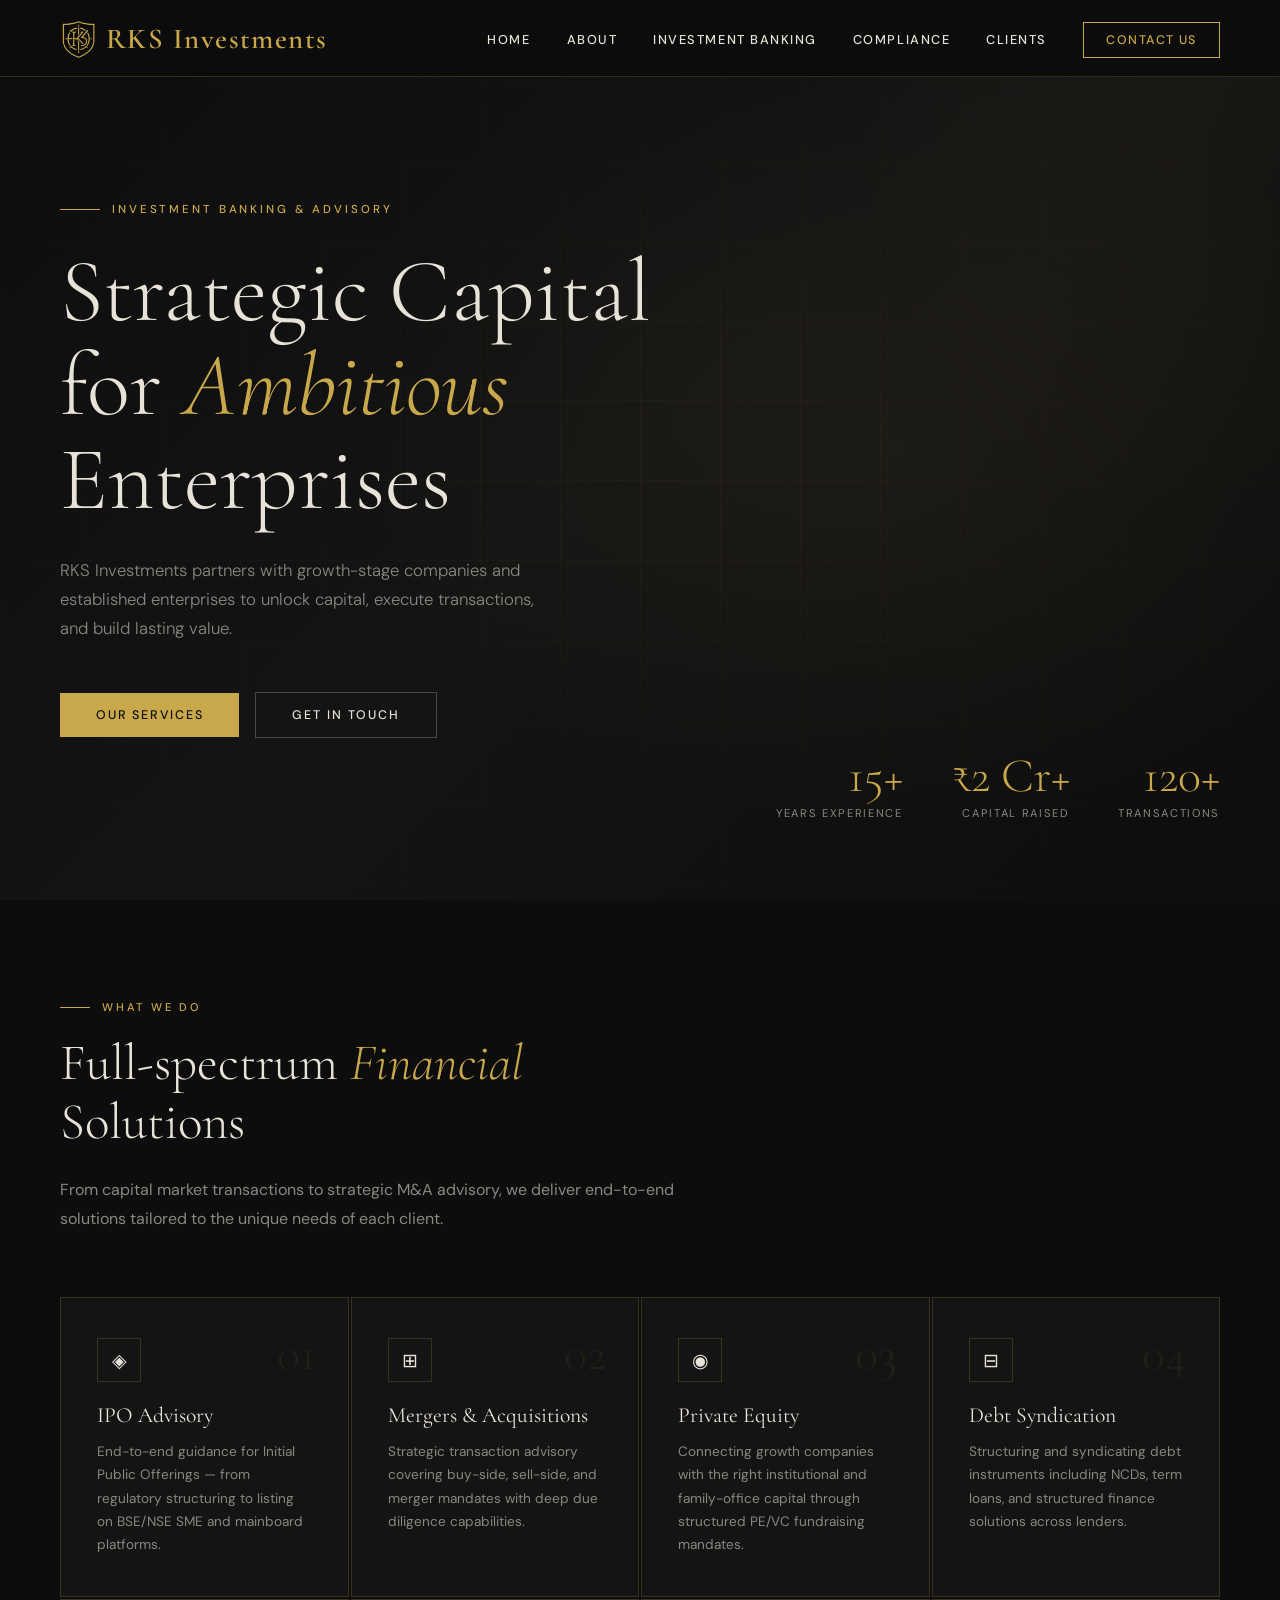
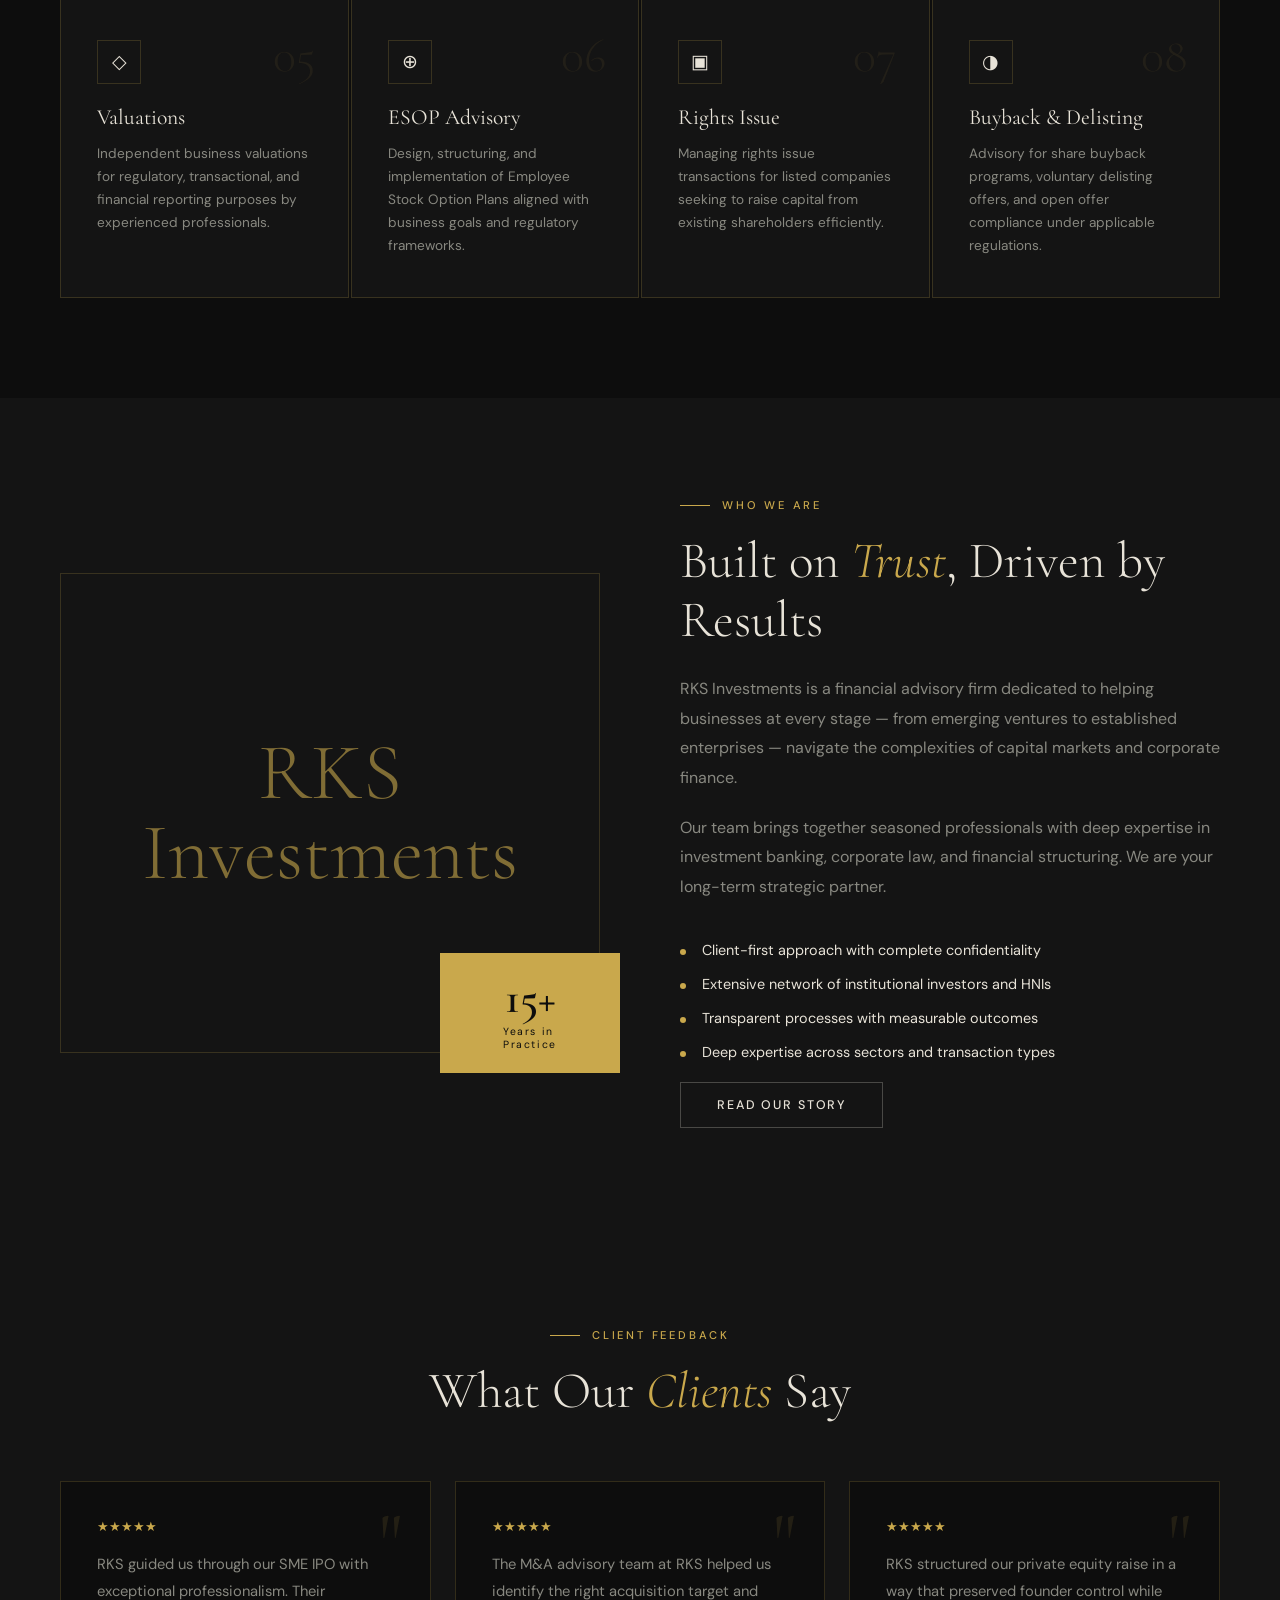
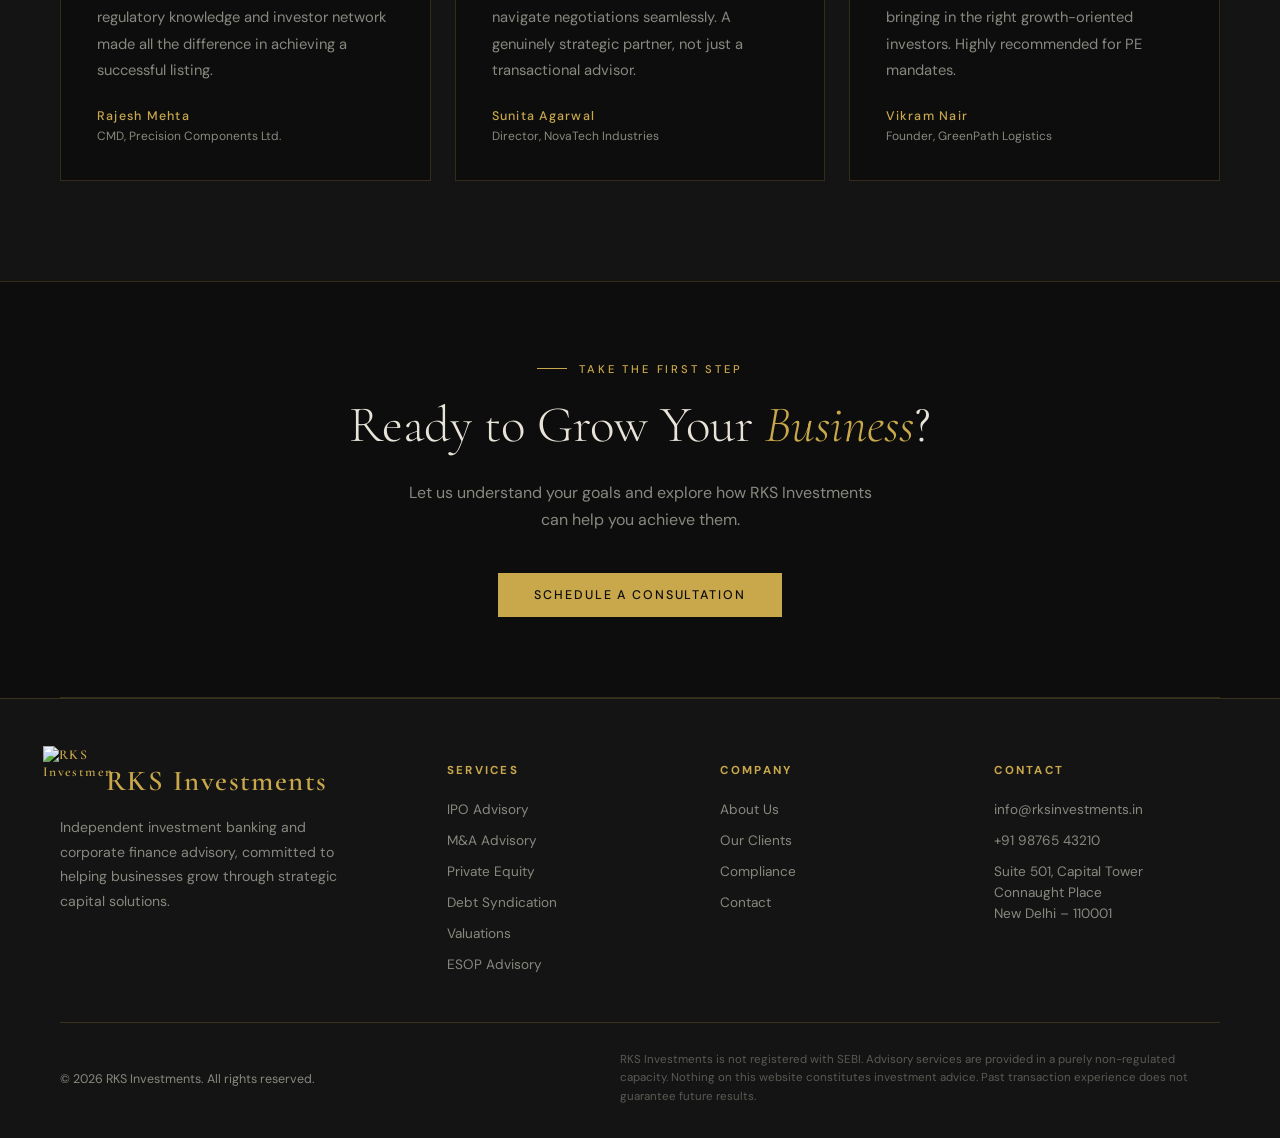
==== index.html @ 0beea36a "Add files via upload" ====
<!DOCTYPE html>
<html lang="en">

<head>
  <meta charset="UTF-8">
  <meta name="viewport" content="width=device-width, initial-scale=1.0">
  <title>RKS Investments — Investment Banking & Advisory</title>
  <link rel="preconnect" href="https://fonts.googleapis.com">
  <link
    href="https://fonts.googleapis.com/css2?family=Cormorant+Garamond:ital,wght@0,300;0,400;0,600;1,300;1,400&family=DM+Sans:wght@300;400;500&display=swap"
    rel="stylesheet">
  <link rel="stylesheet" href="style.css">
</head>

<body>



  <!-- ══════════════════════════════════════
     NAV
══════════════════════════════════════ -->
  <nav id="main-nav">
    <a class="logo" href="#" onclick="showPage('home')">
      <div class="logo-mark">
        <img src="Logo.png" alt="RKS Investments" width="70" height="70">
      </div>
      RKS Investments
    </a>
    <ul class="nav-links" id="nav-links">
      <li><a href="#" onclick="showPage('home')">Home</a></li>
      <li><a href="#" onclick="showPage('about')">About</a></li>
      <li><a href="#" onclick="showPage('ib')">Investment Banking</a></li>
      <li><a href="#" onclick="showPage('compliance')">Compliance</a></li>
      <li><a href="#" onclick="showPage('clients')">Clients</a></li>
      <li><a href="#" class="nav-cta" onclick="showPage('contact')">Contact Us</a></li>
    </ul>
    <div class="hamburger" id="hamburger" onclick="toggleMenu()">
      <span></span><span></span><span></span>
    </div>
  </nav>

  <!-- ══════════════════════════════════════
     HOME PAGE
══════════════════════════════════════ -->
  <div class="page active" id="page-home">

    <div class="hero">
      <div class="hero-bg"></div>
      <div class="hero-grid"></div>
      <div class="hero-content">
        <div class="hero-eyebrow">Investment Banking & Advisory</div>
        <h1>Strategic Capital<br>for <em>Ambitious</em><br>Enterprises</h1>
        <p class="hero-sub">RKS Investments partners with growth-stage companies and established enterprises to unlock
          capital, execute transactions, and build lasting value.</p>
        <div class="hero-actions">
          <a class="btn-primary" href="#" onclick="showPage('ib')">Our Services</a>
          <a class="btn-ghost" href="#" onclick="showPage('contact')">Get in Touch</a>
        </div>
      </div>
      <div class="hero-stats">
        <div class="stat">
          <div class="stat-num">15+</div>
          <div class="stat-label">Years Experience</div>
        </div>
        <div class="stat">
          <div class="stat-num">&#8377;2 Cr+</div>
          <div class="stat-label">Capital Raised</div>
        </div>
        <div class="stat">
          <div class="stat-num">120+</div>
          <div class="stat-label">Transactions</div>
        </div>
      </div>
    </div>

    <section>
      <div class="services-intro">
        <div class="section-tag">What We Do</div>
        <h2 class="section-title">Full-spectrum <em>Financial</em> Solutions</h2>
        <p>From capital market transactions to strategic M&amp;A advisory, we deliver end-to-end solutions tailored to
          the unique needs of each client.</p>
      </div>
      <div class="services-grid">

        <div class="service-card" onclick="location.href='ipo.html'">
          <div class="service-num">01</div>
          <div class="service-icon">&#9672;</div>
          <h3>IPO Advisory</h3>
          <p>End-to-end guidance for Initial Public Offerings — from regulatory structuring to listing on BSE/NSE SME
            and mainboard platforms.</p>
        </div>

        <div class="service-card" onclick="location.href='M&A.html'">
          <div class="service-num">02</div>
          <div class="service-icon">&#8862;</div>
          <h3>Mergers &amp; Acquisitions</h3>
          <p>Strategic transaction advisory covering buy-side, sell-side, and merger mandates with deep due diligence
            capabilities.</p>
        </div>
        <div class="service-card">
          <div class="service-num">03</div>
          <div class="service-icon">&#9673;</div>
          <h3>Private Equity</h3>
          <p>Connecting growth companies with the right institutional and family-office capital through structured PE/VC
            fundraising mandates.</p>
        </div>
        <div class="service-card">
          <div class="service-num">04</div>
          <div class="service-icon">&#8863;</div>
          <h3>Debt Syndication</h3>
          <p>Structuring and syndicating debt instruments including NCDs, term loans, and structured finance solutions
            across lenders.</p>
        </div>
        <div class="service-card">
          <div class="service-num">05</div>
          <div class="service-icon">&#9671;</div>
          <h3>Valuations</h3>
          <p>Independent business valuations for regulatory, transactional, and financial reporting purposes by
            experienced professionals.</p>
        </div>
        <div class="service-card">
          <div class="service-num">06</div>
          <div class="service-icon">&#8853;</div>
          <h3>ESOP Advisory</h3>
          <p>Design, structuring, and implementation of Employee Stock Option Plans aligned with business goals and
            regulatory frameworks.</p>
        </div>
        <div class="service-card">
          <div class="service-num">07</div>
          <div class="service-icon">&#9635;</div>
          <h3>Rights Issue</h3>
          <p>Managing rights issue transactions for listed companies seeking to raise capital from existing shareholders
            efficiently.</p>
        </div>
        <div class="service-card">
          <div class="service-num">08</div>
          <div class="service-icon">&#9681;</div>
          <h3>Buyback &amp; Delisting</h3>
          <p>Advisory for share buyback programs, voluntary delisting offers, and open offer compliance under applicable
            regulations.</p>
        </div>
      </div>
    </section>

    <section class="bg-dark2">
      <div class="about-grid">
        <div class="about-visual">
          <div class="about-box about-box-main">
            <div class="big-text">RKS<br>Investments</div>
          </div>
          <div class="about-box about-box-accent">
            <div class="num">15+</div>
            <div class="label">Years in<br>Practice</div>
          </div>
        </div>
        <div class="about-content">
          <div class="section-tag">Who We Are</div>
          <h2 class="section-title">Built on <em>Trust</em>, Driven by Results</h2>
          <p>RKS Investments is a financial advisory firm dedicated to helping businesses at every stage — from emerging
            ventures to established enterprises — navigate the complexities of capital markets and corporate finance.
          </p>
          <p>Our team brings together seasoned professionals with deep expertise in investment banking, corporate law,
            and financial structuring. We are your long-term strategic partner.</p>
          <div class="about-values">
            <div class="value-item">
              <div class="value-dot"></div><span>Client-first approach with complete confidentiality</span>
            </div>
            <div class="value-item">
              <div class="value-dot"></div><span>Extensive network of institutional investors and HNIs</span>
            </div>
            <div class="value-item">
              <div class="value-dot"></div><span>Transparent processes with measurable outcomes</span>
            </div>
            <div class="value-item">
              <div class="value-dot"></div><span>Deep expertise across sectors and transaction types</span>
            </div>
          </div>
          <br>
          <a class="btn-ghost" href="#" onclick="showPage('about')">Read Our Story</a>
        </div>
      </div>
    </section>

    <section class="testimonials-bg">
      <div class="section-center">
        <div class="section-tag section-tag--center">Client Feedback</div>
        <h2 class="section-title">What Our <em>Clients</em> Say</h2>
      </div>
      <div class="testimonials-grid">
        <div class="tcard">
          <div class="stars">&#9733;&#9733;&#9733;&#9733;&#9733;</div>
          <p>RKS guided us through our SME IPO with exceptional professionalism. Their regulatory knowledge and investor
            network made all the difference in achieving a successful listing.</p>
          <div class="tcard-author">Rajesh Mehta</div>
          <div class="tcard-role">CMD, Precision Components Ltd.</div>
        </div>
        <div class="tcard">
          <div class="stars">&#9733;&#9733;&#9733;&#9733;&#9733;</div>
          <p>The M&amp;A advisory team at RKS helped us identify the right acquisition target and navigate negotiations
            seamlessly. A genuinely strategic partner, not just a transactional advisor.</p>
          <div class="tcard-author">Sunita Agarwal</div>
          <div class="tcard-role">Director, NovaTech Industries</div>
        </div>
        <div class="tcard">
          <div class="stars">&#9733;&#9733;&#9733;&#9733;&#9733;</div>
          <p>RKS structured our private equity raise in a way that preserved founder control while bringing in the right
            growth-oriented investors. Highly recommended for PE mandates.</p>
          <div class="tcard-author">Vikram Nair</div>
          <div class="tcard-role">Founder, GreenPath Logistics</div>
        </div>
      </div>
    </section>

    <section class="cta-strip">
      <div class="section-tag section-tag--center">Take the First Step</div>
      <h2 class="section-title section-title--center">Ready to Grow Your <em>Business</em>?</h2>
      <p class="cta-strip__sub">Let us understand your goals and explore how RKS Investments can help you achieve them.
      </p>
      <a class="btn-primary" href="#" onclick="showPage('contact')">Schedule a Consultation</a>
    </section>

    <div class="divider"></div>
  </div>

  <!-- ══════════════════════════════════════
     ABOUT PAGE
══════════════════════════════════════ -->
  <div class="page" id="page-about">

    <div class="ib-hero">
      <div class="section-tag">Our Story</div>
      <h1>Committed to <em>Excellence</em><br>in Financial Advisory</h1>
      <p>RKS Investments was founded with a singular purpose: to be the most trusted financial advisory partner for
        businesses across India.</p>
    </div>

    <section>
      <div class="about-grid">
        <div class="about-content">
          <div class="section-tag">Our Philosophy</div>
          <h2 class="section-title">Beyond Transactions —<br><em>Partnerships</em></h2>
          <p>We believe that genuine advisory is about more than executing deals. It's about understanding the vision
            behind a business, the aspirations of its founders, and crafting capital strategies that align with
            long-term goals.</p>
          <p>RKS Investments was established to fill a critical gap: experienced, relationship-driven investment banking
            for mid-market and emerging companies that deserve the same quality of advice as larger corporates.</p>
          <p>Over the years, we have completed transactions across IPOs, M&amp;A, private equity, debt syndication, and
            valuations — earning the trust of clients through consistent results and transparent engagement.</p>
        </div>
        <div class="stat-column">
          <div class="stat-block">
            <div class="stat-block__num">&#8377;2,000Cr+</div>
            <div class="stat-block__label">Capital Raised Across Mandates</div>
          </div>
          <div class="stat-block">
            <div class="stat-block__num">120+</div>
            <div class="stat-block__label">Transactions Completed</div>
          </div>
          <div class="stat-block">
            <div class="stat-block__num">15+</div>
            <div class="stat-block__label">Years of Advisory Experience</div>
          </div>
        </div>
      </div>
    </section>

    <div class="mission-band">
      <h2>Our Mission</h2>
      <p>Our mission is to provide clients with long-term strategic advice that helps them achieve their business goals.
        We look beyond profit metrics to understand the true potential of a business — partnering with young companies
        finding their stride and established ones seeking quantum growth. Our clients benefit from our deep industry
        expertise, extensive transaction experience, and an investor network built over many years.</p>
    </div>

    <section>
      <div class="section-tag">Leadership</div>
      <h2 class="section-title">The <em>Team</em> Behind RKS</h2>
      <div class="team-grid">
        <div class="team-card">
          <div class="team-avatar">RS</div>
          <div class="team-info">
            <h3>Rajan Kumar Sharma</h3>
            <div class="role">Founder &amp; Managing Director</div>
            <p>Over 20 years of investment banking experience with a focus on capital markets, M&amp;A advisory, and
              private equity fundraising across diverse sectors.</p>
          </div>
        </div>
        <div class="team-card">
          <div class="team-avatar">PP</div>
          <div class="team-info">
            <h3>Priya Pillai</h3>
            <div class="role">Director – Capital Markets</div>
            <p>Specialist in IPO management, rights issues, and regulatory compliance with deep relationships across
              merchant banking and broking ecosystems.</p>
          </div>
        </div>
        <div class="team-card">
          <div class="team-avatar">AJ</div>
          <div class="team-info">
            <h3>Anand Joshi</h3>
            <div class="role">Head – Corporate Finance</div>
            <p>Former senior banker with expertise in debt syndication, structured finance, and corporate restructuring
              across manufacturing and services sectors.</p>
          </div>
        </div>
        <div class="team-card">
          <div class="team-avatar">NK</div>
          <div class="team-info">
            <h3>Neha Kapoor</h3>
            <div class="role">Vice President – M&amp;A &amp; PE</div>
            <p>Brings cross-border M&amp;A and private equity deal structuring experience, with a strong track record in
              technology and consumer sectors.</p>
          </div>
        </div>
      </div>
    </section>

  </div>

  <!-- ══════════════════════════════════════
     INVESTMENT BANKING PAGE
══════════════════════════════════════ -->
  <div class="page" id="page-ib">

    <div class="ib-hero">
      <div class="section-tag">Investment Banking</div>
      <h1>Capital Markets &amp;<br><em>Corporate Finance</em><br>Advisory</h1>
      <p>We offer a comprehensive suite of investment banking services designed to help businesses raise capital,
        execute transactions, and create sustainable value.</p>
    </div>

    <div class="services-detail">
      <div class="service-detail-grid">
        <div class="svc-item">
          <h3>Capital Markets</h3>
          <p>We manage the entire lifecycle of public market transactions — from regulatory filings to successful
            listings on BSE and NSE platforms.</p>
          <ul class="svc-list">
            <li>Initial Public Offerings (IPO)</li>
            <li>SME IPO on BSE SME &amp; NSE Emerge</li>
            <li>Rights Issues</li>
            <li>Public Offers</li>
            <li>Buyback &amp; Delisting</li>
            <li>Preferential Allotments</li>
          </ul>
        </div>
        <div class="svc-item">
          <h3>Mergers &amp; Acquisitions</h3>
          <p>Strategic advisory for buy-side and sell-side M&amp;A transactions, including business valuation, deal
            structuring, and negotiation support.</p>
          <ul class="svc-list">
            <li>Buy-side advisory &amp; target identification</li>
            <li>Sell-side mandate management</li>
            <li>Business valuations for M&amp;A</li>
            <li>Open offer management</li>
            <li>NCLT scheme advisory</li>
          </ul>
        </div>
        <div class="svc-item">
          <h3>Private Equity &amp; Venture Capital</h3>
          <p>We connect growth-stage and mature businesses with institutional investors, family offices, and strategic
            investors through structured PE/VC mandates.</p>
          <ul class="svc-list">
            <li>Growth equity fundraising</li>
            <li>Structured investment teaser &amp; CIM preparation</li>
            <li>Investor roadshow management</li>
            <li>Term sheet negotiation</li>
            <li>AIF fund advisory</li>
          </ul>
        </div>
        <div class="svc-item">
          <h3>Debt Advisory &amp; Syndication</h3>
          <p>Structuring and sourcing optimal debt solutions from banks, NBFCs, and capital market participants to fund
            business growth.</p>
          <ul class="svc-list">
            <li>Term loan syndication</li>
            <li>NCD/bond issuance advisory</li>
            <li>Working capital solutions</li>
            <li>External Commercial Borrowings (ECB)</li>
            <li>FCCB advisory</li>
          </ul>
        </div>
        <div class="svc-item">
          <h3>Valuations</h3>
          <p>Independent, defensible valuations prepared for transactional, regulatory, and financial reporting
            purposes.</p>
          <ul class="svc-list">
            <li>Business enterprise valuation</li>
            <li>ESOP &amp; sweat equity valuation</li>
            <li>Fair value for M&amp;A transactions</li>
            <li>Valuation for FEMA/NCLT purposes</li>
            <li>Intangible asset valuation</li>
          </ul>
        </div>
        <div class="svc-item">
          <h3>ESOP Advisory</h3>
          <p>Comprehensive ESOP design and implementation services to help companies attract, retain, and reward key
            talent through equity participation.</p>
          <ul class="svc-list">
            <li>ESOP scheme design &amp; drafting</li>
            <li>Regulatory compliance (Companies Act)</li>
            <li>ESOP trust setup</li>
            <li>Exercise price determination</li>
            <li>Annual ESOP valuation reports</li>
          </ul>
        </div>
      </div>
    </div>

  </div>

  <!-- ══════════════════════════════════════
     COMPLIANCE PAGE
══════════════════════════════════════ -->
  <div class="page" id="page-compliance">

    <div class="ib-hero">
      <div class="section-tag">Compliance</div>
      <h1>Regulatory <em>Transparency</em><br>&amp; Governance</h1>
      <p>RKS Investments maintains the highest standards of regulatory compliance and governance across all our advisory
        activities.</p>
    </div>

    <section>
      <div class="section-tag">Documents &amp; Disclosures</div>
      <h2 class="section-title">Compliance <em>Resources</em></h2>

      <div class="disclaimer-box">
        <h4>&#9888; Important Disclosure</h4>
        <p>RKS Investments is <strong>not registered with SEBI</strong> as a Merchant Banker, Investment Adviser, or any
          other regulated category under the Securities and Exchange Board of India Act, 1992 or any rules/regulations
          thereunder. Our services are purely advisory in nature and do not constitute regulated investment banking or
          broking activities requiring SEBI registration. Clients are advised to exercise their own due diligence.</p>
      </div>

      <div class="compliance-grid">
        <div class="compliance-card">
          <div class="badge">Document</div>
          <h3>Investor Complaints Policy</h3>
          <p>Our grievance redressal policy outlines the mechanism for raising, tracking, and resolving investor
            complaints in a time-bound manner.</p>
        </div>
        <div class="compliance-card">
          <div class="badge">Policy</div>
          <h3>Cyber Security Policy</h3>
          <p>Our cyber security framework governs data protection, access controls, and incident response procedures for
            client data confidentiality.</p>
        </div>
        <div class="compliance-card">
          <div class="badge">Document</div>
          <h3>Conflict of Interest Policy</h3>
          <p>We maintain a written policy to identify, disclose, and manage any conflicts of interest that may arise in
            our advisory engagements.</p>
        </div>
        <div class="compliance-card">
          <div class="badge">Document</div>
          <h3>KYC &amp; AML Policy</h3>
          <p>Our Know Your Customer and Anti-Money Laundering policy ensures robust client onboarding and ongoing
            monitoring standards.</p>
        </div>
        <div class="compliance-card">
          <div class="badge">Document</div>
          <h3>Client Agreement Terms</h3>
          <p>Standard engagement letter and advisory service agreement templates governing the scope, fees, and
            obligations of our engagements.</p>
        </div>
        <div class="compliance-card">
          <div class="badge">Policy</div>
          <h3>Data Privacy Policy</h3>
          <p>Our data privacy policy governs collection, processing, storage, and sharing of personal and sensitive
            financial data of clients.</p>
        </div>
      </div>

      <div class="charter-box">
        <h3 class="charter-box__title">Investor Charter</h3>
        <p class="charter-box__intro">The following investor charter documents provide details on rights, obligations,
          and processes related to specific transaction types in which RKS Investments provides advisory services:</p>
        <div class="charter-tags">
          <span class="charter-tag">Initial Public Offer</span>
          <span class="charter-tag">Preferential Issue</span>
          <span class="charter-tag">Rights Issue</span>
          <span class="charter-tag">Buy Back</span>
          <span class="charter-tag">Delisting of Equity Shares</span>
          <span class="charter-tag">Qualified Institutional Placement</span>
          <span class="charter-tag">Alternative Investment Fund</span>
          <span class="charter-tag">Debt Market</span>
        </div>
      </div>
    </section>

  </div>

  <!-- ══════════════════════════════════════
     CLIENTS PAGE
══════════════════════════════════════ -->
  <div class="page" id="page-clients">

    <div class="ib-hero">
      <div class="section-tag">Our Clients</div>
      <h1>Trusted by <em>Businesses</em><br>Across India</h1>
      <p>A diverse portfolio of transactions across industries — from manufacturing to technology, healthcare to
        consumer goods.</p>
    </div>

    <section>
      <div class="clients-intro">
        <div class="section-tag">Transaction Portfolio</div>
        <h2 class="section-title">Select <em>Transactions</em></h2>
        <p>We have partnered with companies across sectors in delivering successful capital market, M&amp;A, and
          fundraising transactions.</p>
      </div>
      <div class="sector-tabs">
        <button class="tab-btn active" onclick="filterClients('all', this)">All Sectors</button>
        <button class="tab-btn" onclick="filterClients('ipo', this)">IPO</button>
        <button class="tab-btn" onclick="filterClients('ma', this)">M&amp;A</button>
        <button class="tab-btn" onclick="filterClients('pe', this)">Private Equity</button>
        <button class="tab-btn" onclick="filterClients('valuation', this)">Valuation</button>
      </div>
      <div class="clients-mosaic" id="clients-mosaic"></div>
    </section>

  </div>

  <!-- ══════════════════════════════════════
     CONTACT PAGE
══════════════════════════════════════ -->
  <div class="page" id="page-contact">

    <div class="ib-hero">
      <div class="section-tag">Contact Us</div>
      <h1>Let's Start a <em>Conversation</em></h1>
      <p>Whether you have a specific mandate in mind or simply want to explore options, our team is ready to engage.</p>
    </div>

    <section>
      <div class="contact-grid">
        <div class="contact-info">
          <div class="section-tag">Get in Touch</div>
          <h2 class="section-title">We'd Love to <em>Hear</em> From You</h2>
          <p>Reach us through any of the channels below, or fill out the form and a member of our team will respond
            within one business day.</p>
          <div class="contact-details">
            <div class="contact-item">
              <div class="contact-icon">&#9993;</div>
              <div>
                <div class="contact-item-label">Email</div>
                <div class="contact-item-text">info@rksinvestments.in<br>advisory@rksinvestments.in</div>
              </div>
            </div>
            <div class="contact-item">
              <div class="contact-icon">&#9742;</div>
              <div>
                <div class="contact-item-label">Phone</div>
                <div class="contact-item-text">+91 98765 43210<br>+91 11 4567 8900</div>
              </div>
            </div>
            <div class="contact-item">
              <div class="contact-icon">&#9678;</div>
              <div>
                <div class="contact-item-label">Office</div>
                <div class="contact-item-text">Suite 501, Capital Tower,<br>Connaught Place, New Delhi – 110001</div>
              </div>
            </div>
          </div>
        </div>
        <div>
          <div class="contact-form" id="contact-form">
            <div class="form-row">
              <div class="form-field">
                <label>First Name</label>
                <input type="text" placeholder="Rajesh">
              </div>
              <div class="form-field">
                <label>Last Name</label>
                <input type="text" placeholder="Mehta">
              </div>
            </div>
            <div class="form-field">
              <label>Company / Organisation</label>
              <input type="text" placeholder="Acme Industries Pvt. Ltd.">
            </div>
            <div class="form-field">
              <label>Email Address</label>
              <input type="email" placeholder="rajesh@acme.in">
            </div>
            <div class="form-field">
              <label>Service of Interest</label>
              <select>
                <option value="">Select a service...</option>
                <option>IPO Advisory</option>
                <option>Mergers &amp; Acquisitions</option>
                <option>Private Equity Fundraising</option>
                <option>Debt Syndication</option>
                <option>Valuations</option>
                <option>ESOP Advisory</option>
                <option>Buyback / Delisting</option>
                <option>Other</option>
              </select>
            </div>
            <div class="form-field">
              <label>Message</label>
              <textarea placeholder="Tell us briefly about your requirements..."></textarea>
            </div>
            <button class="btn-primary" onclick="submitForm()">Send Enquiry</button>
            <div class="form-success" id="form-success">
              &#10003; &nbsp; Thank you! We'll be in touch within one business day.
            </div>
          </div>
        </div>
      </div>
    </section>

  </div>

  <!-- FOOTER -->
  <footer>
    <div class="footer-grid">
      <div class="footer-brand">
        <div class="logo logo--static">
          <div class="logo-mark"><img src="logo.png" alt="RKS Investments" style="width: 70px; height: 70px;"></div>
          RKS Investments
        </div>
        <p>Independent investment banking and corporate finance advisory, committed to helping businesses grow through
          strategic capital solutions.</p>
      </div>
      <div class="footer-col">
        <h5>Services</h5>
        <ul>
          <li><a href="ipo.html">IPO Advisory</a></li>
          <li><a href="M&A.html">M&A Advisory</a></li>
          <li><a href="PE.html">Private Equity</a></li>
          <li><a href="Debt.html">Debt Syndication</a></li>
          <li><a href="Valuation.html">Valuations</a></li>
          <li><a href="ESOP.html">ESOP Advisory</a></li>
        </ul>
      </div>
      <div class="footer-col">
        <h5>Company</h5>
        <ul>
          <li><a onclick="showPage('about')">About Us</a></li>
          <li><a onclick="showPage('clients')">Our Clients</a></li>
          <li><a onclick="showPage('compliance')">Compliance</a></li>
          <li><a onclick="showPage('contact')">Contact</a></li>
        </ul>
      </div>
      <div class="footer-col">
        <h5>Contact</h5>
        <ul>
          <li><a>info@rksinvestments.in</a></li>
          <li><a>+91 98765 43210</a></li>
          <li><a>Suite 501, Capital Tower<br>Connaught Place<br>New Delhi – 110001</a></li>
        </ul>
      </div>
    </div>
    <div class="footer-bottom">
      <p>&copy; 2026 RKS Investments. All rights reserved.</p>
      <p class="disc">RKS Investments is not registered with SEBI. Advisory services are provided in a purely
        non-regulated capacity. Nothing on this website constitutes investment advice. Past transaction experience does
        not guarantee future results.</p>
    </div>
  </footer>

  <script src="main.js"></script>
</body>

</html>
---- style.css ----
/* ═══════════════════════════════════════════
   RKS Investments — Main Stylesheet
   ═══════════════════════════════════════════ */

/* ── TOKENS ── */
:root {
  --gold: #c9a84c;
  --gold-light: #e8c97a;
  --dark: #0d0d0d;
  --dark2: #141414;
  --dark3: #1c1c1c;
  --mid: #2a2a2a;
  --text: #e8e3d8;
  --muted: #888880;
  --border: rgba(201, 168, 76, 0.2);
}

/* ── RESET ── */
*,
*::before,
*::after {
  box-sizing: border-box;
  margin: 0;
  padding: 0;
}

html {
  scroll-behavior: smooth;
}

body {
  font-family: 'DM Sans', sans-serif;
  background: var(--dark);
  color: var(--text);
  overflow-x: hidden;
}

/* ══════════════════════════════════════
   NAV
══════════════════════════════════════ */
nav {
  position: fixed;
  top: 0;
  left: 0;
  right: 0;
  z-index: 1000;
  display: flex;
  align-items: center;
  justify-content: space-between;
  padding: 20px 60px;
  background: rgba(13, 13, 13, 0.92);
  backdrop-filter: blur(12px);
  border-bottom: 1px solid var(--border);
  transition: padding 0.3s;
}

nav.scrolled {
  padding: 14px 60px;
}

.logo {
  font-family: 'Cormorant Garamond', serif;
  font-size: 1.8rem;
  font-weight: 600;
  letter-spacing: 0.05em;
  color: var(--gold);
  text-decoration: none;
  display: flex;
  align-items: center;
  gap: 10px;
}

.logo-mark {
  width: 36px;
  height: 36px;
  /* border: 2px solid var(--gold); */
  display: flex;
  align-items: center;
  justify-content: center;
  font-size: 0.85rem;
  font-weight: 600;
  letter-spacing: 0.1em;
}

.nav-links {
  display: flex;
  align-items: center;
  gap: 36px;
  list-style: none;
}

.nav-links a {
  font-size: 0.8rem;
  font-weight: 500;
  letter-spacing: 0.12em;
  text-transform: uppercase;
  color: var(--text);
  text-decoration: none;
  transition: color 0.2s;
  position: relative;
}

.nav-links a::after {
  content: '';
  position: absolute;
  bottom: -4px;
  left: 0;
  right: 0;
  height: 1px;
  background: var(--gold);
  transform: scaleX(0);
  transition: transform 0.2s;
}

.nav-links a:hover {
  color: var(--gold);
}

.nav-links a:hover::after {
  transform: scaleX(1);
}

.nav-cta {
  padding: 9px 22px;
  border: 1px solid var(--gold);
  color: var(--gold) !important;
  font-size: 0.78rem !important;
  letter-spacing: 0.15em;
  transition: all 0.2s !important;
}

.nav-cta:hover {
  background: var(--gold) !important;
  color: var(--dark) !important;
}

.nav-cta::after {
  display: none !important;
}

.hamburger {
  display: none;
  flex-direction: column;
  gap: 5px;
  cursor: pointer;
}

.hamburger span {
  width: 24px;
  height: 1px;
  background: var(--text);
  transition: all 0.3s;
}

/* ══════════════════════════════════════
   PAGE TRANSITIONS
══════════════════════════════════════ */
.page {
  display: none;
  animation: fadeUp 0.5s ease;
}

.page.active {
  display: block;
}

@keyframes fadeUp {
  from {
    opacity: 0;
    transform: translateY(20px);
  }

  to {
    opacity: 1;
    transform: translateY(0);
  }
}

/* ══════════════════════════════════════
   HERO
══════════════════════════════════════ */
.hero {
  min-height: 100vh;
  display: flex;
  align-items: center;
  position: relative;
  overflow: hidden;
  padding: 120px 60px 80px;
}

.hero-bg {
  position: absolute;
  inset: 0;
  pointer-events: none;
  background:
    radial-gradient(ellipse 60% 60% at 70% 50%, rgba(201, 168, 76, 0.06) 0%, transparent 70%),
    radial-gradient(ellipse 40% 80% at 90% 10%, rgba(201, 168, 76, 0.04) 0%, transparent 60%),
    linear-gradient(135deg, #0d0d0d 0%, #141414 50%, #0d0d0d 100%);
}

.hero-grid {
  position: absolute;
  inset: 0;
  pointer-events: none;
  background-image:
    linear-gradient(rgba(201, 168, 76, 0.04) 1px, transparent 1px),
    linear-gradient(90deg, rgba(201, 168, 76, 0.04) 1px, transparent 1px);
  background-size: 80px 80px;
  mask-image: radial-gradient(ellipse 80% 80% at 50% 50%, black, transparent);
}

.hero-content {
  position: relative;
  max-width: 700px;
}

.hero-eyebrow {
  font-size: 0.72rem;
  font-weight: 500;
  letter-spacing: 0.25em;
  text-transform: uppercase;
  color: var(--gold);
  display: flex;
  align-items: center;
  gap: 12px;
  margin-bottom: 28px;
}

.hero-eyebrow::before {
  content: '';
  display: block;
  width: 40px;
  height: 1px;
  background: var(--gold);
}

.hero h1 {
  font-family: 'Cormorant Garamond', serif;
  font-size: clamp(3.2rem, 7vw, 6rem);
  font-weight: 300;
  line-height: 1.05;
  color: var(--text);
  margin-bottom: 28px;
}

.hero h1 em {
  font-style: italic;
  color: var(--gold);
}

.hero-sub {
  font-size: 1.05rem;
  font-weight: 300;
  line-height: 1.75;
  color: var(--muted);
  max-width: 480px;
  margin-bottom: 48px;
}

.hero-actions {
  display: flex;
  gap: 16px;
  align-items: center;
  flex-wrap: wrap;
}

.hero-stats {
  position: absolute;
  right: 60px;
  bottom: 80px;
  display: flex;
  gap: 48px;
}

.stat {
  text-align: right;
}

.stat-num {
  font-family: 'Cormorant Garamond', serif;
  font-size: 3rem;
  font-weight: 300;
  color: var(--gold);
  line-height: 1;
}

.stat-label {
  font-size: 0.7rem;
  letter-spacing: 0.15em;
  text-transform: uppercase;
  color: var(--muted);
  margin-top: 6px;
}

/* ══════════════════════════════════════
   BUTTONS
══════════════════════════════════════ */
.btn-primary {
  padding: 14px 36px;
  background: var(--gold);
  color: var(--dark);
  font-size: 0.78rem;
  font-weight: 500;
  letter-spacing: 0.15em;
  text-transform: uppercase;
  border: none;
  cursor: pointer;
  transition: all 0.25s;
  text-decoration: none;
  display: inline-block;
}

.btn-primary:hover {
  background: var(--gold-light);
  transform: translateY(-1px);
}

.btn-ghost {
  padding: 14px 36px;
  background: transparent;
  border: 1px solid rgba(232, 227, 216, 0.25);
  color: var(--text);
  font-size: 0.78rem;
  font-weight: 500;
  letter-spacing: 0.15em;
  text-transform: uppercase;
  cursor: pointer;
  transition: all 0.25s;
  text-decoration: none;
  display: inline-block;
}

.btn-ghost:hover {
  border-color: var(--gold);
  color: var(--gold);
}

/* ══════════════════════════════════════
   SECTION COMMON
══════════════════════════════════════ */
section {
  padding: 100px 60px;
}

.section-tag {
  font-size: 0.7rem;
  font-weight: 500;
  letter-spacing: 0.25em;
  text-transform: uppercase;
  color: var(--gold);
  display: flex;
  align-items: center;
  gap: 12px;
  margin-bottom: 20px;
}

.section-tag::before {
  content: '';
  width: 30px;
  height: 1px;
  background: var(--gold);
}

.section-title {
  font-family: 'Cormorant Garamond', serif;
  font-size: clamp(2.2rem, 4vw, 3.5rem);
  font-weight: 300;
  line-height: 1.15;
  margin-bottom: 24px;
}

.section-title em {
  font-style: italic;
  color: var(--gold);
}

.divider {
  height: 1px;
  background: var(--border);
  margin: 0 60px;
}

/* ══════════════════════════════════════
   SERVICES — HOME OVERVIEW
══════════════════════════════════════ */
.services-intro {
  max-width: 640px;
  margin-bottom: 64px;
}

.services-intro p {
  font-size: 1rem;
  color: var(--muted);
  line-height: 1.8;
}

.services-grid {
  display: grid;
  grid-template-columns: repeat(auto-fill, minmax(280px, 1fr));
  gap: 2px;
}

.service-card {
  background: var(--dark2);
  padding: 40px 36px;
  border: 1px solid var(--border);
  position: relative;
  overflow: hidden;
  cursor: pointer;
  transition: all 0.3s;
}

.service-card::before {
  content: '';
  position: absolute;
  top: 0;
  left: 0;
  right: 0;
  height: 2px;
  background: var(--gold);
  transform: scaleX(0);
  transition: transform 0.3s;
}

.service-card:hover {
  background: var(--dark3);
  transform: translateY(-3px);
}

.service-card:hover::before {
  transform: scaleX(1);
}

.service-icon {
  width: 44px;
  height: 44px;
  border: 1px solid var(--border);
  display: flex;
  align-items: center;
  justify-content: center;
  margin-bottom: 20px;
  font-size: 1.2rem;
  transition: border-color 0.3s;
}

.service-card:hover .service-icon {
  border-color: var(--gold);
}

.service-card h3 {
  font-family: 'Cormorant Garamond', serif;
  font-size: 1.35rem;
  font-weight: 400;
  margin-bottom: 12px;
  color: var(--text);
}

.service-card p {
  font-size: 0.85rem;
  color: var(--muted);
  line-height: 1.7;
}

.service-num {
  position: absolute;
  top: 32px;
  right: 32px;
  font-family: 'Cormorant Garamond', serif;
  font-size: 3rem;
  font-weight: 300;
  color: rgba(201, 168, 76, 0.08);
  line-height: 1;
}

/* ══════════════════════════════════════
   ABOUT — SHARED
══════════════════════════════════════ */
.about-grid {
  display: grid;
  grid-template-columns: 1fr 1fr;
  gap: 80px;
  align-items: center;
}

.about-visual {
  position: relative;
  height: 480px;
}

.about-box {
  position: absolute;
  background: var(--dark2);
  border: 1px solid var(--border);
  padding: 40px;
}

.about-box-main {
  inset: 0;
  display: flex;
  align-items: center;
  justify-content: center;
}

.about-box-main .big-text {
  font-family: 'Cormorant Garamond', serif;
  font-size: 5rem;
  font-weight: 300;
  color: var(--gold);
  opacity: 0.6;
  text-align: center;
  line-height: 1;
}

.about-box-accent {
  bottom: -20px;
  right: -20px;
  width: 180px;
  height: 120px;
  background: var(--gold);
  display: flex;
  align-items: center;
  justify-content: center;
  flex-direction: column;
  z-index: 2;
}

.about-box-accent .num {
  font-family: 'Cormorant Garamond', serif;
  font-size: 2.8rem;
  font-weight: 600;
  color: var(--dark);
  line-height: 1;
}

.about-box-accent .label {
  font-size: 0.65rem;
  letter-spacing: 0.15em;
  color: var(--dark);
  margin-top: 4px;
}

.about-content p {
  font-size: 1rem;
  color: var(--muted);
  line-height: 1.85;
  margin-bottom: 20px;
}

.about-values {
  display: flex;
  flex-direction: column;
  gap: 16px;
  margin-top: 40px;
}

.value-item {
  display: flex;
  gap: 16px;
  align-items: flex-start;
}

.value-dot {
  width: 6px;
  height: 6px;
  background: var(--gold);
  border-radius: 50%;
  flex-shrink: 0;
  margin-top: 8px;
}

.value-item span {
  font-size: 0.9rem;
  color: var(--text);
}

/* ══════════════════════════════════════
   TESTIMONIALS
══════════════════════════════════════ */
.testimonials-bg {
  background: var(--dark2);
}

.testimonials-grid {
  display: grid;
  grid-template-columns: repeat(auto-fill, minmax(320px, 1fr));
  gap: 24px;
  margin-top: 60px;
}

.tcard {
  background: var(--dark);
  border: 1px solid var(--border);
  padding: 36px;
  position: relative;
}

.tcard::before {
  content: '"';
  position: absolute;
  top: 20px;
  right: 28px;
  font-family: 'Cormorant Garamond', serif;
  font-size: 5rem;
  color: rgba(201, 168, 76, 0.12);
  line-height: 1;
}

.tcard p {
  font-size: 0.92rem;
  color: var(--muted);
  line-height: 1.8;
  margin-bottom: 24px;
}

.tcard-author {
  font-size: 0.78rem;
  font-weight: 500;
  letter-spacing: 0.1em;
  color: var(--gold);
}

.tcard-role {
  font-size: 0.75rem;
  color: var(--muted);
  margin-top: 4px;
}

.stars {
  color: var(--gold);
  font-size: 0.8rem;
  margin-bottom: 16px;
}

/* ══════════════════════════════════════
   CONTACT
══════════════════════════════════════ */
.contact-grid {
  display: grid;
  grid-template-columns: 1fr 1fr;
  gap: 80px;
}

.contact-info p {
  font-size: 1rem;
  color: var(--muted);
  line-height: 1.8;
  margin-bottom: 40px;
}

.contact-details {
  display: flex;
  flex-direction: column;
  gap: 24px;
}

.contact-item {
  display: flex;
  gap: 16px;
  align-items: flex-start;
}

.contact-icon {
  width: 40px;
  height: 40px;
  border: 1px solid var(--border);
  display: flex;
  align-items: center;
  justify-content: center;
  flex-shrink: 0;
  font-size: 1rem;
}

.contact-item-text {
  font-size: 0.88rem;
  color: var(--muted);
  line-height: 1.6;
}

.contact-item-label {
  font-size: 0.7rem;
  letter-spacing: 0.15em;
  color: var(--gold);
  margin-bottom: 4px;
  text-transform: uppercase;
}

.contact-form {
  display: flex;
  flex-direction: column;
  gap: 20px;
}

.form-row {
  display: grid;
  grid-template-columns: 1fr 1fr;
  gap: 16px;
}

.form-field {
  display: flex;
  flex-direction: column;
  gap: 8px;
}

.form-field label {
  font-size: 0.72rem;
  letter-spacing: 0.15em;
  text-transform: uppercase;
  color: var(--muted);
}

.form-field input,
.form-field textarea,
.form-field select {
  background: var(--dark2);
  border: 1px solid var(--border);
  color: var(--text);
  padding: 13px 16px;
  font-family: 'DM Sans', sans-serif;
  font-size: 0.9rem;
  outline: none;
  transition: border-color 0.2s;
  appearance: none;
}

.form-field input:focus,
.form-field textarea:focus,
.form-field select:focus {
  border-color: var(--gold);
}

.form-field textarea {
  resize: vertical;
  min-height: 120px;
}

.form-success {
  display: none;
  padding: 16px;
  background: rgba(201, 168, 76, 0.1);
  border: 1px solid var(--gold);
  color: var(--gold);
  font-size: 0.88rem;
  text-align: center;
}

/* ══════════════════════════════════════
   INVESTMENT BANKING PAGE
══════════════════════════════════════ */
.ib-hero {
  padding: 140px 60px 80px;
  background:
    radial-gradient(ellipse 50% 60% at 20% 50%, rgba(201, 168, 76, 0.05) 0%, transparent 70%),
    var(--dark);
  border-bottom: 1px solid var(--border);
}

.ib-hero h1 {
  font-family: 'Cormorant Garamond', serif;
  font-size: clamp(2.5rem, 5vw, 4.5rem);
  font-weight: 300;
  line-height: 1.1;
  max-width: 700px;
}

.ib-hero h1 em {
  font-style: italic;
  color: var(--gold);
}

.ib-hero p {
  font-size: 1rem;
  color: var(--muted);
  max-width: 520px;
  line-height: 1.8;
  margin-top: 24px;
}

.services-detail {
  padding: 80px 60px;
}

.service-detail-grid {
  display: grid;
  grid-template-columns: 1fr 1fr;
  gap: 2px;
}

.svc-item {
  padding: 48px 40px;
  border: 1px solid var(--border);
  background: var(--dark2);
  position: relative;
  transition: background 0.3s;
}

.svc-item:hover {
  background: var(--dark3);
}

.svc-item h3 {
  font-family: 'Cormorant Garamond', serif;
  font-size: 1.6rem;
  font-weight: 400;
  margin-bottom: 16px;
  color: var(--gold);
}

.svc-item p {
  font-size: 0.88rem;
  color: var(--muted);
  line-height: 1.8;
  margin-bottom: 20px;
}

.svc-list {
  list-style: none;
  display: flex;
  flex-direction: column;
  gap: 8px;
}

.svc-list li {
  font-size: 0.83rem;
  color: var(--text);
  padding-left: 16px;
  position: relative;
}

.svc-list li::before {
  content: '→';
  position: absolute;
  left: 0;
  color: var(--gold);
}

/* ══════════════════════════════════════
   COMPLIANCE PAGE
══════════════════════════════════════ */
.compliance-grid {
  display: grid;
  grid-template-columns: repeat(auto-fill, minmax(300px, 1fr));
  gap: 24px;
  margin-top: 60px;
}

.compliance-card {
  padding: 36px;
  border: 1px solid var(--border);
  background: var(--dark2);
  transition: border-color 0.3s;
}

.compliance-card:hover {
  border-color: var(--gold);
}

.compliance-card h3 {
  font-family: 'Cormorant Garamond', serif;
  font-size: 1.3rem;
  margin-bottom: 12px;
  color: var(--text);
}

.compliance-card p {
  font-size: 0.85rem;
  color: var(--muted);
  line-height: 1.7;
}

.badge {
  display: inline-block;
  padding: 4px 12px;
  background: rgba(201, 168, 76, 0.1);
  border: 1px solid var(--gold);
  color: var(--gold);
  font-size: 0.68rem;
  letter-spacing: 0.15em;
  text-transform: uppercase;
  margin-bottom: 16px;
}

.disclaimer-box {
  margin-top: 60px;
  padding: 36px;
  border: 1px solid rgba(255, 100, 100, 0.2);
  background: rgba(255, 100, 100, 0.03);
}

.disclaimer-box h4 {
  color: #e07070;
  font-size: 0.75rem;
  letter-spacing: 0.2em;
  text-transform: uppercase;
  margin-bottom: 12px;
}

.disclaimer-box p {
  font-size: 0.82rem;
  color: var(--muted);
  line-height: 1.75;
}

/* ══════════════════════════════════════
   CLIENTS PAGE
══════════════════════════════════════ */
.clients-intro {
  max-width: 600px;
  margin-bottom: 60px;
}

.clients-intro p {
  color: var(--muted);
  line-height: 1.8;
}

.sector-tabs {
  display: flex;
  gap: 4px;
  margin-bottom: 48px;
  flex-wrap: wrap;
}

.tab-btn {
  padding: 9px 22px;
  font-family: 'DM Sans', sans-serif;
  font-size: 0.78rem;
  letter-spacing: 0.1em;
  text-transform: uppercase;
  background: transparent;
  border: 1px solid var(--border);
  color: var(--muted);
  cursor: pointer;
  transition: all 0.2s;
}

.tab-btn.active,
.tab-btn:hover {
  border-color: var(--gold);
  color: var(--gold);
  background: rgba(201, 168, 76, 0.05);
}

.clients-mosaic {
  display: grid;
  grid-template-columns: repeat(auto-fill, minmax(200px, 1fr));
  gap: 16px;
}

.client-tile {
  padding: 28px 20px;
  border: 1px solid var(--border);
  background: var(--dark2);
  text-align: center;
  transition: all 0.3s;
}

.client-tile:hover {
  border-color: var(--gold);
  background: var(--dark3);
}

.client-tile-abbr {
  font-family: 'Cormorant Garamond', serif;
  font-size: 2.2rem;
  font-weight: 300;
  color: var(--gold);
  margin-bottom: 8px;
}

.client-tile-name {
  font-size: 0.78rem;
  color: var(--muted);
  letter-spacing: 0.08em;
}

.client-tile-type {
  font-size: 0.68rem;
  color: rgba(201, 168, 76, 0.6);
  letter-spacing: 0.1em;
  text-transform: uppercase;
  margin-top: 4px;
}

/* ══════════════════════════════════════
   ABOUT PAGE — TEAM & MISSION
══════════════════════════════════════ */
.team-grid {
  display: grid;
  grid-template-columns: repeat(auto-fill, minmax(260px, 1fr));
  gap: 24px;
  margin-top: 60px;
}

.team-card {
  border: 1px solid var(--border);
  background: var(--dark2);
  overflow: hidden;
  transition: border-color 0.3s;
}

.team-card:hover {
  border-color: var(--gold);
}

.team-avatar {
  height: 200px;
  background: var(--dark3);
  display: flex;
  align-items: center;
  justify-content: center;
  font-family: 'Cormorant Garamond', serif;
  font-size: 3.5rem;
  font-weight: 300;
  color: var(--gold);
}

.team-info {
  padding: 24px;
}

.team-info h3 {
  font-family: 'Cormorant Garamond', serif;
  font-size: 1.3rem;
  font-weight: 400;
}

.team-info .role {
  font-size: 0.75rem;
  color: var(--gold);
  letter-spacing: 0.1em;
  margin: 6px 0 12px;
}

.team-info p {
  font-size: 0.82rem;
  color: var(--muted);
  line-height: 1.65;
}

.mission-band {
  padding: 80px 60px;
  background: var(--gold);
  display: flex;
  gap: 64px;
  align-items: flex-start;
  flex-wrap: wrap;
}

.mission-band h2 {
  font-family: 'Cormorant Garamond', serif;
  font-size: clamp(2rem, 4vw, 3rem);
  font-weight: 400;
  color: var(--dark);
  max-width: 400px;
  line-height: 1.2;
}

.mission-band p {
  font-size: 0.95rem;
  color: rgba(13, 13, 13, 0.75);
  line-height: 1.8;
  max-width: 500px;
  flex: 1;
}

/* ══════════════════════════════════════
   FOOTER
══════════════════════════════════════ */
footer {
  background: var(--dark2);
  border-top: 1px solid var(--border);
  padding: 64px 60px 32px;
}

.footer-grid {
  display: grid;
  grid-template-columns: 1.5fr 1fr 1fr 1fr;
  gap: 48px;
  margin-bottom: 48px;
}

.footer-brand p {
  font-size: 0.88rem;
  color: var(--muted);
  line-height: 1.75;
  margin-top: 16px;
  max-width: 280px;
}

.footer-col h5 {
  font-size: 0.72rem;
  letter-spacing: 0.2em;
  text-transform: uppercase;
  color: var(--gold);
  margin-bottom: 20px;
}

.footer-col ul {
  list-style: none;
  display: flex;
  flex-direction: column;
  gap: 10px;
}

.footer-col li a {
  font-size: 0.85rem;
  color: var(--muted);
  text-decoration: none;
  transition: color 0.2s;
  cursor: pointer;
}

.footer-col li a:hover {
  color: var(--text);
}

.footer-bottom {
  border-top: 1px solid var(--border);
  padding-top: 28px;
  display: flex;
  justify-content: space-between;
  align-items: center;
  flex-wrap: wrap;
  gap: 12px;
}

.footer-bottom p {
  font-size: 0.78rem;
  color: var(--muted);
}

.footer-bottom .disc {
  font-size: 0.72rem;
  color: rgba(136, 136, 128, 0.6);
  max-width: 600px;
  line-height: 1.6;
}

/* ══════════════════════════════════════
   UTILITY & LAYOUT HELPERS
══════════════════════════════════════ */

/* Background variant */
.bg-dark2 {
  background: var(--dark2);
}

/* Centered section header block */
.section-center {
  text-align: center;
  margin-bottom: 8px;
}

.section-tag--center {
  justify-content: center;
}

.section-title--center {
  text-align: center;
}

/* CTA strip section */
.cta-strip {
  padding: 80px 60px;
  text-align: center;
  border-top: 1px solid var(--border);
}

.cta-strip__sub {
  color: var(--muted);
  margin: 0 auto 40px;
  max-width: 480px;
  font-size: 1rem;
  line-height: 1.7;
}

/* About page — stat column */
.stat-column {
  display: flex;
  flex-direction: column;
  gap: 20px;
}

.stat-block {
  padding: 40px;
  border: 1px solid var(--border);
  background: var(--dark2);
}

.stat-block__num {
  font-family: 'Cormorant Garamond', serif;
  font-size: 3.5rem;
  font-weight: 300;
  color: var(--gold);
}

.stat-block__label {
  font-size: 0.8rem;
  letter-spacing: 0.15em;
  color: var(--muted);
  text-transform: uppercase;
  margin-top: 8px;
}

/* Compliance — investor charter box */
.charter-box {
  margin-top: 48px;
  padding: 36px;
  border: 1px solid var(--border);
  background: var(--dark2);
}

.charter-box__title {
  font-family: 'Cormorant Garamond', serif;
  font-size: 1.5rem;
  font-weight: 400;
  margin-bottom: 16px;
  color: var(--text);
}

.charter-box__intro {
  color: var(--muted);
  font-size: 0.88rem;
  line-height: 1.8;
  margin-bottom: 24px;
}

.charter-tags {
  display: flex;
  flex-wrap: wrap;
  gap: 12px;
}

.charter-tag {
  padding: 8px 18px;
  border: 1px solid var(--border);
  font-size: 0.8rem;
  color: var(--muted);
}

/* Footer logo — non-link variant */
.logo--static {
  cursor: default;
  text-decoration: none;
}

/* ══════════════════════════════════════
   RESPONSIVE — MOBILE
══════════════════════════════════════ */
@media (max-width: 900px) {
  nav {
    padding: 16px 24px;
  }

  nav.scrolled {
    padding: 12px 24px;
  }

  .nav-links {
    display: none;
  }

  .nav-links.open {
    display: flex;
    flex-direction: column;
    gap: 0;
    position: fixed;
    top: 0;
    left: 0;
    right: 0;
    bottom: 0;
    background: var(--dark);
    z-index: 1100;
    padding: 80px 40px 40px;
    align-items: flex-start;
    justify-content: flex-start;
  }

  .nav-links.open li {
    width: 100%;
    border-bottom: 1px solid var(--border);
    padding: 16px 0;
  }

  .nav-links.open a {
    font-size: 1.2rem;
  }

  .hamburger {
    display: flex;
    z-index: 1200;
  }

  section {
    padding: 60px 24px;
  }

  .hero {
    padding: 100px 24px 60px;
  }

  .hero-stats {
    display: none;
  }

  .about-grid,
  .contact-grid,
  .service-detail-grid {
    grid-template-columns: 1fr;
    gap: 40px;
  }

  .footer-grid {
    grid-template-columns: 1fr 1fr;
  }

  .form-row {
    grid-template-columns: 1fr;
  }

  .ib-hero,
  .services-detail {
    padding: 100px 24px 60px;
  }

  footer {
    padding: 48px 24px 24px;
  }
}
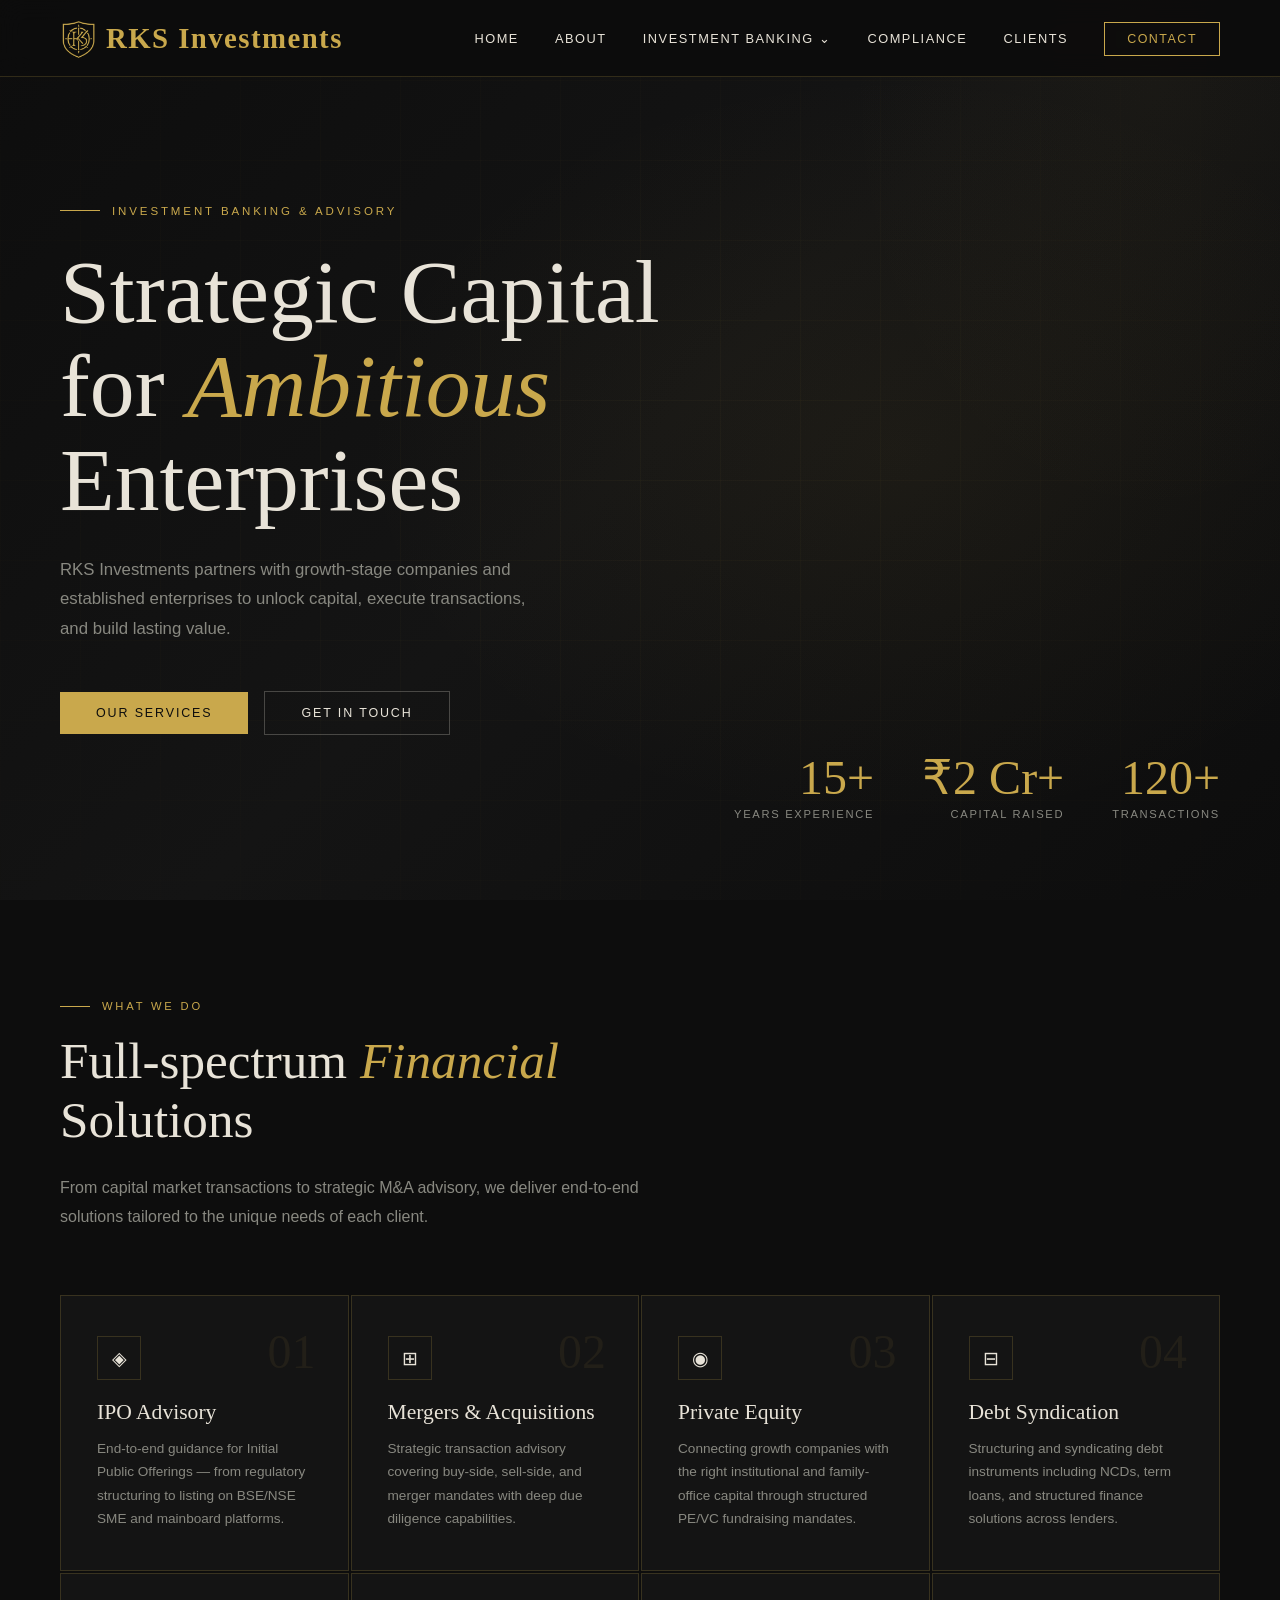
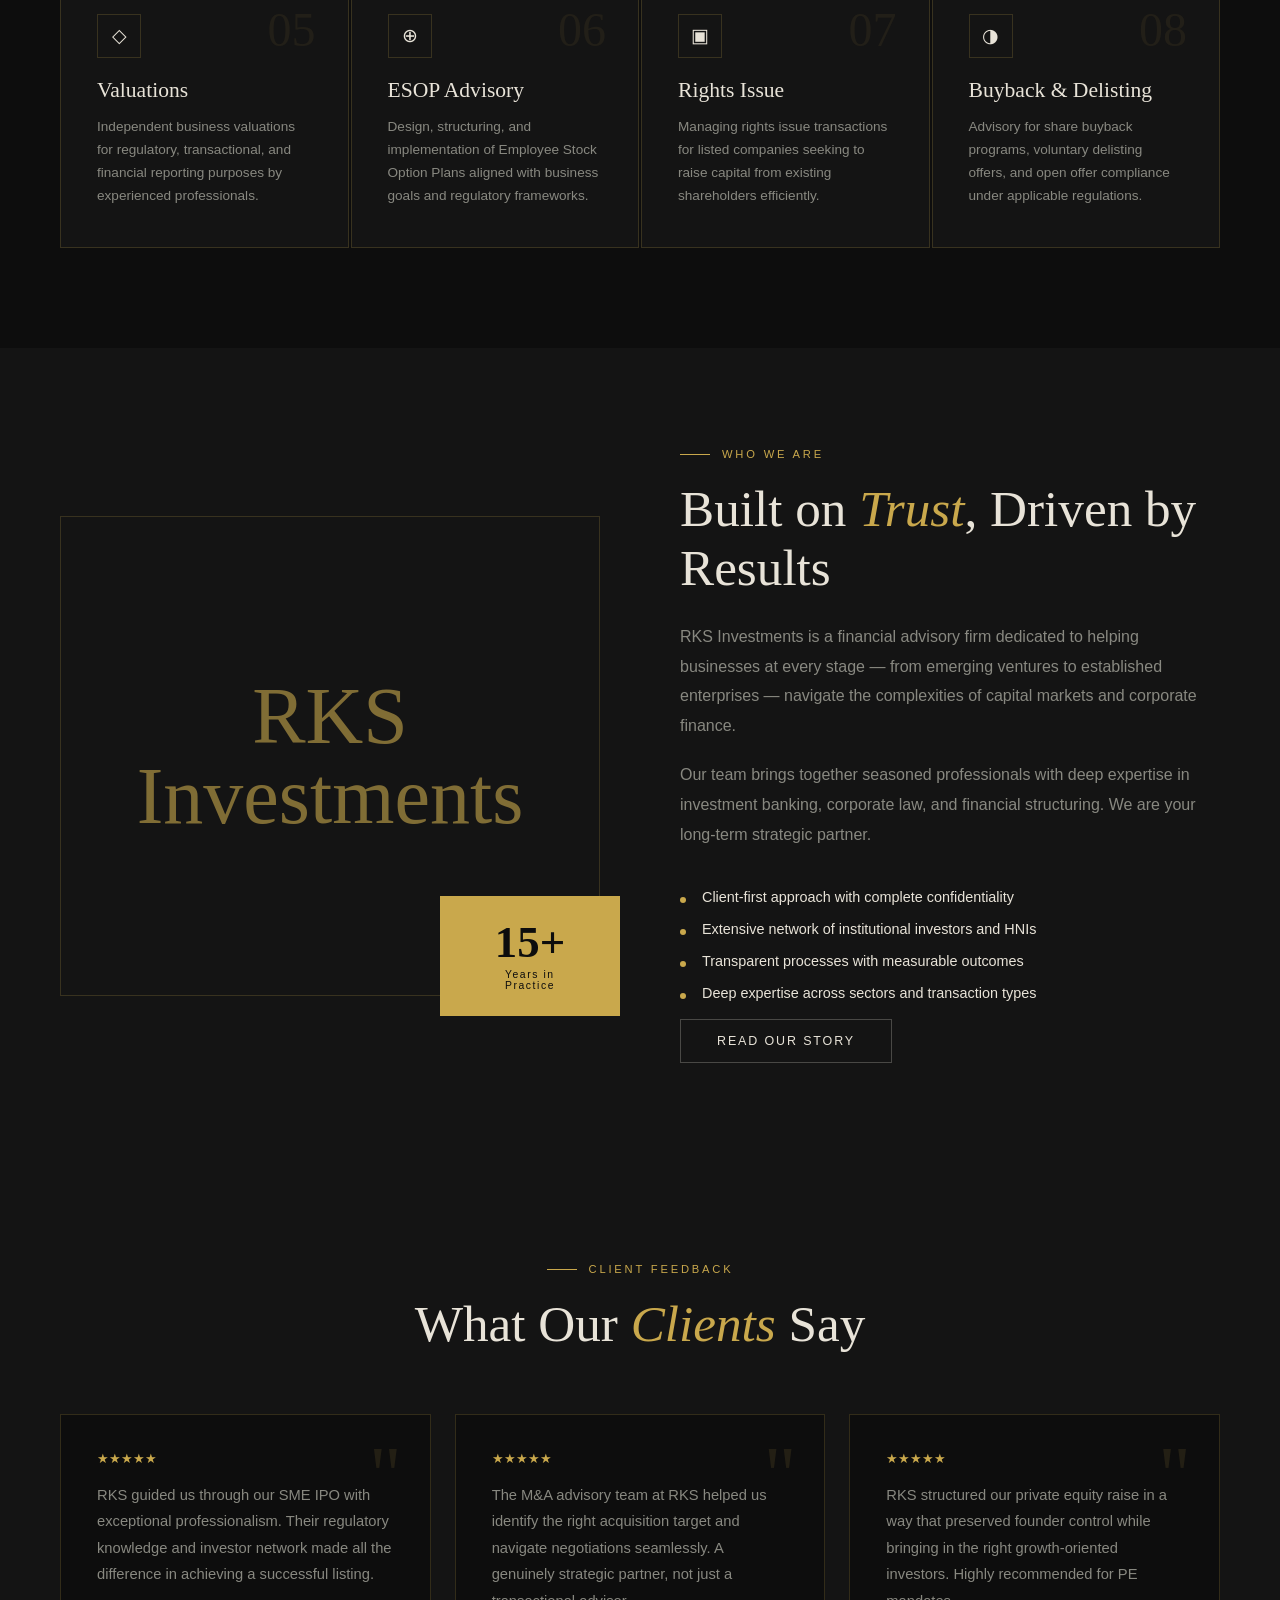
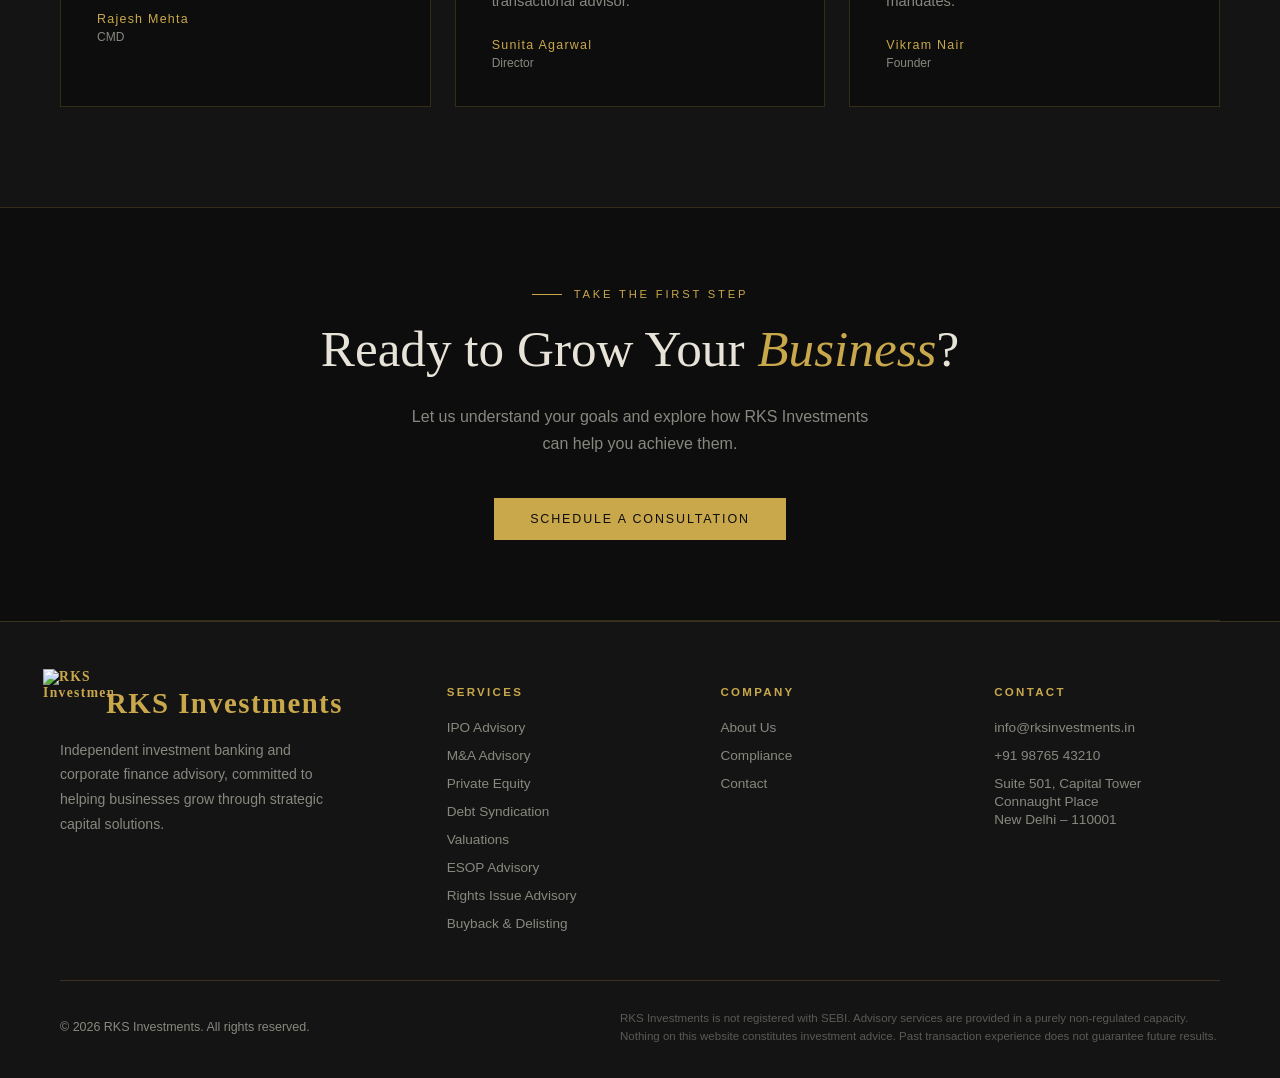
==== commit 019c29d3: "Add files via upload" ====
--- a/index.html
+++ b/index.html
@@ -5,38 +5,49 @@
   <meta charset="UTF-8">
   <meta name="viewport" content="width=device-width, initial-scale=1.0">
   <title>RKS Investments — Investment Banking & Advisory</title>
-  <link rel="preconnect" href="https://fonts.googleapis.com">
-  <link
+  <!-- <link rel="preconnect" href="https://fonts.googleapis.com"> -->
+  <!-- <link
     href="https://fonts.googleapis.com/css2?family=Cormorant+Garamond:ital,wght@0,300;0,400;0,600;1,300;1,400&family=DM+Sans:wght@300;400;500&display=swap"
-    rel="stylesheet">
+    rel="stylesheet"> -->
   <link rel="stylesheet" href="style.css">
 </head>
 
+
 <body>
-
-
-
   <!-- ══════════════════════════════════════
      NAV
 ══════════════════════════════════════ -->
   <nav id="main-nav">
-    <a class="logo" href="#" onclick="showPage('home')">
-      <div class="logo-mark">
-        <img src="Logo.png" alt="RKS Investments" width="70" height="70">
-      </div>
+    <a class="logo" href="index.html">
+      <div class="logo-mark"><img src="Logo.png" alt="RKS" height="70" width="70"></div>
       RKS Investments
     </a>
+
     <ul class="nav-links" id="nav-links">
-      <li><a href="#" onclick="showPage('home')">Home</a></li>
-      <li><a href="#" onclick="showPage('about')">About</a></li>
-      <li><a href="#" onclick="showPage('ib')">Investment Banking</a></li>
-      <li><a href="#" onclick="showPage('compliance')">Compliance</a></li>
-      <li><a href="#" onclick="showPage('clients')">Clients</a></li>
-      <li><a href="#" class="nav-cta" onclick="showPage('contact')">Contact Us</a></li>
+      <li><a href="index.html">Home</a></li>
+      <li><a href="about.html">About</a></li>
+
+      <li class="nav-has-dropdown">
+        <a href="#" class="nav-dropdown-trigger">Investment Banking &#8964;</a>
+
+        <div class="nav-dropdown">
+          <a href="ipo.html">→ IPO Advisory</a><br>
+          <a href="M&A.html">→ Mergers & Acquisitions</a><br>
+          <a href="PE.html">→ Private Equity</a><br>
+          <a href="Debt.html">→ Debt Syndication</a><br>
+          <a href="Valuation.html">→ Valuations</a><br>
+          <a href="ESOP.html">→ ESOP Advisory</a><br>
+          <a href="right.html">→ Rights Issue</a><br>
+          <a href="buy.html">→ Buyback & Delisting</a><br>
+        </div>
+      </li>
+
+      <li><a href="compliance.html">Compliance</a></li>
+      <li><a href="client.html">Clients</a></li>
+      <li><a href="form.html" class="nav-cta">Contact</a></li>
     </ul>
-    <div class="hamburger" id="hamburger" onclick="toggleMenu()">
-      <span></span><span></span><span></span>
-    </div>
+
+    <div class="hamburger" onclick="toggleMenu()">☰</div>
   </nav>
 
   <!-- ══════════════════════════════════════
@@ -53,8 +64,8 @@
         <p class="hero-sub">RKS Investments partners with growth-stage companies and established enterprises to unlock
           capital, execute transactions, and build lasting value.</p>
         <div class="hero-actions">
-          <a class="btn-primary" href="#" onclick="showPage('ib')">Our Services</a>
-          <a class="btn-ghost" href="#" onclick="showPage('contact')">Get in Touch</a>
+          <a class="btn-primary" href="#services">Our Services</a>
+          <a class="btn-ghost" href="form.html">Get in Touch</a>
         </div>
       </div>
       <div class="hero-stats">
@@ -74,7 +85,7 @@
     </div>
 
     <section>
-      <div class="services-intro">
+      <div class="services-intro" id="services">
         <div class="section-tag">What We Do</div>
         <h2 class="section-title">Full-spectrum <em>Financial</em> Solutions</h2>
         <p>From capital market transactions to strategic M&amp;A advisory, we deliver end-to-end solutions tailored to
@@ -97,42 +108,42 @@
           <p>Strategic transaction advisory covering buy-side, sell-side, and merger mandates with deep due diligence
             capabilities.</p>
         </div>
-        <div class="service-card">
+        <div class="service-card" onclick="location.href='PE.html'">
           <div class="service-num">03</div>
           <div class="service-icon">&#9673;</div>
           <h3>Private Equity</h3>
           <p>Connecting growth companies with the right institutional and family-office capital through structured PE/VC
             fundraising mandates.</p>
         </div>
-        <div class="service-card">
+        <div class="service-card" onclick="location.href='Debt.html'">
           <div class="service-num">04</div>
           <div class="service-icon">&#8863;</div>
           <h3>Debt Syndication</h3>
           <p>Structuring and syndicating debt instruments including NCDs, term loans, and structured finance solutions
             across lenders.</p>
         </div>
-        <div class="service-card">
+        <div class="service-card" onclick="location.href='Valuation.html'">
           <div class="service-num">05</div>
           <div class="service-icon">&#9671;</div>
           <h3>Valuations</h3>
           <p>Independent business valuations for regulatory, transactional, and financial reporting purposes by
             experienced professionals.</p>
         </div>
-        <div class="service-card">
+        <div class="service-card" onclick="location.href='ESOP.html'">
           <div class="service-num">06</div>
           <div class="service-icon">&#8853;</div>
           <h3>ESOP Advisory</h3>
           <p>Design, structuring, and implementation of Employee Stock Option Plans aligned with business goals and
             regulatory frameworks.</p>
         </div>
-        <div class="service-card">
+        <div class="service-card" onclick="location.href='right.html'">
           <div class="service-num">07</div>
           <div class="service-icon">&#9635;</div>
           <h3>Rights Issue</h3>
           <p>Managing rights issue transactions for listed companies seeking to raise capital from existing shareholders
             efficiently.</p>
         </div>
-        <div class="service-card">
+        <div class="service-card" onclick="location.href='buy.html'">
           <div class="service-num">08</div>
           <div class="service-icon">&#9681;</div>
           <h3>Buyback &amp; Delisting</h3>
@@ -176,7 +187,7 @@
             </div>
           </div>
           <br>
-          <a class="btn-ghost" href="#" onclick="showPage('about')">Read Our Story</a>
+          <a class="btn-ghost" href="about.html">Read Our Story</a>
         </div>
       </div>
     </section>
@@ -192,21 +203,21 @@
           <p>RKS guided us through our SME IPO with exceptional professionalism. Their regulatory knowledge and investor
             network made all the difference in achieving a successful listing.</p>
           <div class="tcard-author">Rajesh Mehta</div>
-          <div class="tcard-role">CMD, Precision Components Ltd.</div>
+          <div class="tcard-role">CMD</div>
         </div>
         <div class="tcard">
           <div class="stars">&#9733;&#9733;&#9733;&#9733;&#9733;</div>
           <p>The M&amp;A advisory team at RKS helped us identify the right acquisition target and navigate negotiations
             seamlessly. A genuinely strategic partner, not just a transactional advisor.</p>
           <div class="tcard-author">Sunita Agarwal</div>
-          <div class="tcard-role">Director, NovaTech Industries</div>
+          <div class="tcard-role">Director</div>
         </div>
         <div class="tcard">
           <div class="stars">&#9733;&#9733;&#9733;&#9733;&#9733;</div>
           <p>RKS structured our private equity raise in a way that preserved founder control while bringing in the right
             growth-oriented investors. Highly recommended for PE mandates.</p>
           <div class="tcard-author">Vikram Nair</div>
-          <div class="tcard-role">Founder, GreenPath Logistics</div>
+          <div class="tcard-role">Founder</div>
         </div>
       </div>
     </section>
@@ -216,402 +227,12 @@
       <h2 class="section-title section-title--center">Ready to Grow Your <em>Business</em>?</h2>
       <p class="cta-strip__sub">Let us understand your goals and explore how RKS Investments can help you achieve them.
       </p>
-      <a class="btn-primary" href="#" onclick="showPage('contact')">Schedule a Consultation</a>
+      <a class="btn-primary" href="form.html">Schedule a Consultation</a>
     </section>
 
     <div class="divider"></div>
   </div>
 
-  <!-- ══════════════════════════════════════
-     ABOUT PAGE
-══════════════════════════════════════ -->
-  <div class="page" id="page-about">
-
-    <div class="ib-hero">
-      <div class="section-tag">Our Story</div>
-      <h1>Committed to <em>Excellence</em><br>in Financial Advisory</h1>
-      <p>RKS Investments was founded with a singular purpose: to be the most trusted financial advisory partner for
-        businesses across India.</p>
-    </div>
-
-    <section>
-      <div class="about-grid">
-        <div class="about-content">
-          <div class="section-tag">Our Philosophy</div>
-          <h2 class="section-title">Beyond Transactions —<br><em>Partnerships</em></h2>
-          <p>We believe that genuine advisory is about more than executing deals. It's about understanding the vision
-            behind a business, the aspirations of its founders, and crafting capital strategies that align with
-            long-term goals.</p>
-          <p>RKS Investments was established to fill a critical gap: experienced, relationship-driven investment banking
-            for mid-market and emerging companies that deserve the same quality of advice as larger corporates.</p>
-          <p>Over the years, we have completed transactions across IPOs, M&amp;A, private equity, debt syndication, and
-            valuations — earning the trust of clients through consistent results and transparent engagement.</p>
-        </div>
-        <div class="stat-column">
-          <div class="stat-block">
-            <div class="stat-block__num">&#8377;2,000Cr+</div>
-            <div class="stat-block__label">Capital Raised Across Mandates</div>
-          </div>
-          <div class="stat-block">
-            <div class="stat-block__num">120+</div>
-            <div class="stat-block__label">Transactions Completed</div>
-          </div>
-          <div class="stat-block">
-            <div class="stat-block__num">15+</div>
-            <div class="stat-block__label">Years of Advisory Experience</div>
-          </div>
-        </div>
-      </div>
-    </section>
-
-    <div class="mission-band">
-      <h2>Our Mission</h2>
-      <p>Our mission is to provide clients with long-term strategic advice that helps them achieve their business goals.
-        We look beyond profit metrics to understand the true potential of a business — partnering with young companies
-        finding their stride and established ones seeking quantum growth. Our clients benefit from our deep industry
-        expertise, extensive transaction experience, and an investor network built over many years.</p>
-    </div>
-
-    <section>
-      <div class="section-tag">Leadership</div>
-      <h2 class="section-title">The <em>Team</em> Behind RKS</h2>
-      <div class="team-grid">
-        <div class="team-card">
-          <div class="team-avatar">RS</div>
-          <div class="team-info">
-            <h3>Rajan Kumar Sharma</h3>
-            <div class="role">Founder &amp; Managing Director</div>
-            <p>Over 20 years of investment banking experience with a focus on capital markets, M&amp;A advisory, and
-              private equity fundraising across diverse sectors.</p>
-          </div>
-        </div>
-        <div class="team-card">
-          <div class="team-avatar">PP</div>
-          <div class="team-info">
-            <h3>Priya Pillai</h3>
-            <div class="role">Director – Capital Markets</div>
-            <p>Specialist in IPO management, rights issues, and regulatory compliance with deep relationships across
-              merchant banking and broking ecosystems.</p>
-          </div>
-        </div>
-        <div class="team-card">
-          <div class="team-avatar">AJ</div>
-          <div class="team-info">
-            <h3>Anand Joshi</h3>
-            <div class="role">Head – Corporate Finance</div>
-            <p>Former senior banker with expertise in debt syndication, structured finance, and corporate restructuring
-              across manufacturing and services sectors.</p>
-          </div>
-        </div>
-        <div class="team-card">
-          <div class="team-avatar">NK</div>
-          <div class="team-info">
-            <h3>Neha Kapoor</h3>
-            <div class="role">Vice President – M&amp;A &amp; PE</div>
-            <p>Brings cross-border M&amp;A and private equity deal structuring experience, with a strong track record in
-              technology and consumer sectors.</p>
-          </div>
-        </div>
-      </div>
-    </section>
-
-  </div>
-
-  <!-- ══════════════════════════════════════
-     INVESTMENT BANKING PAGE
-══════════════════════════════════════ -->
-  <div class="page" id="page-ib">
-
-    <div class="ib-hero">
-      <div class="section-tag">Investment Banking</div>
-      <h1>Capital Markets &amp;<br><em>Corporate Finance</em><br>Advisory</h1>
-      <p>We offer a comprehensive suite of investment banking services designed to help businesses raise capital,
-        execute transactions, and create sustainable value.</p>
-    </div>
-
-    <div class="services-detail">
-      <div class="service-detail-grid">
-        <div class="svc-item">
-          <h3>Capital Markets</h3>
-          <p>We manage the entire lifecycle of public market transactions — from regulatory filings to successful
-            listings on BSE and NSE platforms.</p>
-          <ul class="svc-list">
-            <li>Initial Public Offerings (IPO)</li>
-            <li>SME IPO on BSE SME &amp; NSE Emerge</li>
-            <li>Rights Issues</li>
-            <li>Public Offers</li>
-            <li>Buyback &amp; Delisting</li>
-            <li>Preferential Allotments</li>
-          </ul>
-        </div>
-        <div class="svc-item">
-          <h3>Mergers &amp; Acquisitions</h3>
-          <p>Strategic advisory for buy-side and sell-side M&amp;A transactions, including business valuation, deal
-            structuring, and negotiation support.</p>
-          <ul class="svc-list">
-            <li>Buy-side advisory &amp; target identification</li>
-            <li>Sell-side mandate management</li>
-            <li>Business valuations for M&amp;A</li>
-            <li>Open offer management</li>
-            <li>NCLT scheme advisory</li>
-          </ul>
-        </div>
-        <div class="svc-item">
-          <h3>Private Equity &amp; Venture Capital</h3>
-          <p>We connect growth-stage and mature businesses with institutional investors, family offices, and strategic
-            investors through structured PE/VC mandates.</p>
-          <ul class="svc-list">
-            <li>Growth equity fundraising</li>
-            <li>Structured investment teaser &amp; CIM preparation</li>
-            <li>Investor roadshow management</li>
-            <li>Term sheet negotiation</li>
-            <li>AIF fund advisory</li>
-          </ul>
-        </div>
-        <div class="svc-item">
-          <h3>Debt Advisory &amp; Syndication</h3>
-          <p>Structuring and sourcing optimal debt solutions from banks, NBFCs, and capital market participants to fund
-            business growth.</p>
-          <ul class="svc-list">
-            <li>Term loan syndication</li>
-            <li>NCD/bond issuance advisory</li>
-            <li>Working capital solutions</li>
-            <li>External Commercial Borrowings (ECB)</li>
-            <li>FCCB advisory</li>
-          </ul>
-        </div>
-        <div class="svc-item">
-          <h3>Valuations</h3>
-          <p>Independent, defensible valuations prepared for transactional, regulatory, and financial reporting
-            purposes.</p>
-          <ul class="svc-list">
-            <li>Business enterprise valuation</li>
-            <li>ESOP &amp; sweat equity valuation</li>
-            <li>Fair value for M&amp;A transactions</li>
-            <li>Valuation for FEMA/NCLT purposes</li>
-            <li>Intangible asset valuation</li>
-          </ul>
-        </div>
-        <div class="svc-item">
-          <h3>ESOP Advisory</h3>
-          <p>Comprehensive ESOP design and implementation services to help companies attract, retain, and reward key
-            talent through equity participation.</p>
-          <ul class="svc-list">
-            <li>ESOP scheme design &amp; drafting</li>
-            <li>Regulatory compliance (Companies Act)</li>
-            <li>ESOP trust setup</li>
-            <li>Exercise price determination</li>
-            <li>Annual ESOP valuation reports</li>
-          </ul>
-        </div>
-      </div>
-    </div>
-
-  </div>
-
-  <!-- ══════════════════════════════════════
-     COMPLIANCE PAGE
-══════════════════════════════════════ -->
-  <div class="page" id="page-compliance">
-
-    <div class="ib-hero">
-      <div class="section-tag">Compliance</div>
-      <h1>Regulatory <em>Transparency</em><br>&amp; Governance</h1>
-      <p>RKS Investments maintains the highest standards of regulatory compliance and governance across all our advisory
-        activities.</p>
-    </div>
-
-    <section>
-      <div class="section-tag">Documents &amp; Disclosures</div>
-      <h2 class="section-title">Compliance <em>Resources</em></h2>
-
-      <div class="disclaimer-box">
-        <h4>&#9888; Important Disclosure</h4>
-        <p>RKS Investments is <strong>not registered with SEBI</strong> as a Merchant Banker, Investment Adviser, or any
-          other regulated category under the Securities and Exchange Board of India Act, 1992 or any rules/regulations
-          thereunder. Our services are purely advisory in nature and do not constitute regulated investment banking or
-          broking activities requiring SEBI registration. Clients are advised to exercise their own due diligence.</p>
-      </div>
-
-      <div class="compliance-grid">
-        <div class="compliance-card">
-          <div class="badge">Document</div>
-          <h3>Investor Complaints Policy</h3>
-          <p>Our grievance redressal policy outlines the mechanism for raising, tracking, and resolving investor
-            complaints in a time-bound manner.</p>
-        </div>
-        <div class="compliance-card">
-          <div class="badge">Policy</div>
-          <h3>Cyber Security Policy</h3>
-          <p>Our cyber security framework governs data protection, access controls, and incident response procedures for
-            client data confidentiality.</p>
-        </div>
-        <div class="compliance-card">
-          <div class="badge">Document</div>
-          <h3>Conflict of Interest Policy</h3>
-          <p>We maintain a written policy to identify, disclose, and manage any conflicts of interest that may arise in
-            our advisory engagements.</p>
-        </div>
-        <div class="compliance-card">
-          <div class="badge">Document</div>
-          <h3>KYC &amp; AML Policy</h3>
-          <p>Our Know Your Customer and Anti-Money Laundering policy ensures robust client onboarding and ongoing
-            monitoring standards.</p>
-        </div>
-        <div class="compliance-card">
-          <div class="badge">Document</div>
-          <h3>Client Agreement Terms</h3>
-          <p>Standard engagement letter and advisory service agreement templates governing the scope, fees, and
-            obligations of our engagements.</p>
-        </div>
-        <div class="compliance-card">
-          <div class="badge">Policy</div>
-          <h3>Data Privacy Policy</h3>
-          <p>Our data privacy policy governs collection, processing, storage, and sharing of personal and sensitive
-            financial data of clients.</p>
-        </div>
-      </div>
-
-      <div class="charter-box">
-        <h3 class="charter-box__title">Investor Charter</h3>
-        <p class="charter-box__intro">The following investor charter documents provide details on rights, obligations,
-          and processes related to specific transaction types in which RKS Investments provides advisory services:</p>
-        <div class="charter-tags">
-          <span class="charter-tag">Initial Public Offer</span>
-          <span class="charter-tag">Preferential Issue</span>
-          <span class="charter-tag">Rights Issue</span>
-          <span class="charter-tag">Buy Back</span>
-          <span class="charter-tag">Delisting of Equity Shares</span>
-          <span class="charter-tag">Qualified Institutional Placement</span>
-          <span class="charter-tag">Alternative Investment Fund</span>
-          <span class="charter-tag">Debt Market</span>
-        </div>
-      </div>
-    </section>
-
-  </div>
-
-  <!-- ══════════════════════════════════════
-     CLIENTS PAGE
-══════════════════════════════════════ -->
-  <div class="page" id="page-clients">
-
-    <div class="ib-hero">
-      <div class="section-tag">Our Clients</div>
-      <h1>Trusted by <em>Businesses</em><br>Across India</h1>
-      <p>A diverse portfolio of transactions across industries — from manufacturing to technology, healthcare to
-        consumer goods.</p>
-    </div>
-
-    <section>
-      <div class="clients-intro">
-        <div class="section-tag">Transaction Portfolio</div>
-        <h2 class="section-title">Select <em>Transactions</em></h2>
-        <p>We have partnered with companies across sectors in delivering successful capital market, M&amp;A, and
-          fundraising transactions.</p>
-      </div>
-      <div class="sector-tabs">
-        <button class="tab-btn active" onclick="filterClients('all', this)">All Sectors</button>
-        <button class="tab-btn" onclick="filterClients('ipo', this)">IPO</button>
-        <button class="tab-btn" onclick="filterClients('ma', this)">M&amp;A</button>
-        <button class="tab-btn" onclick="filterClients('pe', this)">Private Equity</button>
-        <button class="tab-btn" onclick="filterClients('valuation', this)">Valuation</button>
-      </div>
-      <div class="clients-mosaic" id="clients-mosaic"></div>
-    </section>
-
-  </div>
-
-  <!-- ══════════════════════════════════════
-     CONTACT PAGE
-══════════════════════════════════════ -->
-  <div class="page" id="page-contact">
-
-    <div class="ib-hero">
-      <div class="section-tag">Contact Us</div>
-      <h1>Let's Start a <em>Conversation</em></h1>
-      <p>Whether you have a specific mandate in mind or simply want to explore options, our team is ready to engage.</p>
-    </div>
-
-    <section>
-      <div class="contact-grid">
-        <div class="contact-info">
-          <div class="section-tag">Get in Touch</div>
-          <h2 class="section-title">We'd Love to <em>Hear</em> From You</h2>
-          <p>Reach us through any of the channels below, or fill out the form and a member of our team will respond
-            within one business day.</p>
-          <div class="contact-details">
-            <div class="contact-item">
-              <div class="contact-icon">&#9993;</div>
-              <div>
-                <div class="contact-item-label">Email</div>
-                <div class="contact-item-text">info@rksinvestments.in<br>advisory@rksinvestments.in</div>
-              </div>
-            </div>
-            <div class="contact-item">
-              <div class="contact-icon">&#9742;</div>
-              <div>
-                <div class="contact-item-label">Phone</div>
-                <div class="contact-item-text">+91 98765 43210<br>+91 11 4567 8900</div>
-              </div>
-            </div>
-            <div class="contact-item">
-              <div class="contact-icon">&#9678;</div>
-              <div>
-                <div class="contact-item-label">Office</div>
-                <div class="contact-item-text">Suite 501, Capital Tower,<br>Connaught Place, New Delhi – 110001</div>
-              </div>
-            </div>
-          </div>
-        </div>
-        <div>
-          <div class="contact-form" id="contact-form">
-            <div class="form-row">
-              <div class="form-field">
-                <label>First Name</label>
-                <input type="text" placeholder="Rajesh">
-              </div>
-              <div class="form-field">
-                <label>Last Name</label>
-                <input type="text" placeholder="Mehta">
-              </div>
-            </div>
-            <div class="form-field">
-              <label>Company / Organisation</label>
-              <input type="text" placeholder="Acme Industries Pvt. Ltd.">
-            </div>
-            <div class="form-field">
-              <label>Email Address</label>
-              <input type="email" placeholder="rajesh@acme.in">
-            </div>
-            <div class="form-field">
-              <label>Service of Interest</label>
-              <select>
-                <option value="">Select a service...</option>
-                <option>IPO Advisory</option>
-                <option>Mergers &amp; Acquisitions</option>
-                <option>Private Equity Fundraising</option>
-                <option>Debt Syndication</option>
-                <option>Valuations</option>
-                <option>ESOP Advisory</option>
-                <option>Buyback / Delisting</option>
-                <option>Other</option>
-              </select>
-            </div>
-            <div class="form-field">
-              <label>Message</label>
-              <textarea placeholder="Tell us briefly about your requirements..."></textarea>
-            </div>
-            <button class="btn-primary" onclick="submitForm()">Send Enquiry</button>
-            <div class="form-success" id="form-success">
-              &#10003; &nbsp; Thank you! We'll be in touch within one business day.
-            </div>
-          </div>
-        </div>
-      </div>
-    </section>
-
-  </div>
 
   <!-- FOOTER -->
   <footer>
@@ -633,15 +254,17 @@
           <li><a href="Debt.html">Debt Syndication</a></li>
           <li><a href="Valuation.html">Valuations</a></li>
           <li><a href="ESOP.html">ESOP Advisory</a></li>
+          <li><a href="right.html">Rights Issue Advisory</a></li>
+          <li><a href="buy.html">Buyback & Delisting</a></li>
         </ul>
       </div>
       <div class="footer-col">
         <h5>Company</h5>
         <ul>
-          <li><a onclick="showPage('about')">About Us</a></li>
-          <li><a onclick="showPage('clients')">Our Clients</a></li>
-          <li><a onclick="showPage('compliance')">Compliance</a></li>
-          <li><a onclick="showPage('contact')">Contact</a></li>
+          <li><a href="about.html">About Us</a></li>
+          <!-- <li><a href="client.html">Our Clients</a></li> -->
+          <li><a href="compliance.html">Compliance</a></li>
+          <li><a href="form.html">Contact</a></li>
         </ul>
       </div>
       <div class="footer-col">
@@ -661,7 +284,54 @@
     </div>
   </footer>
 
-  <script src="main.js"></script>
+
+  <script>
+    /* Scroll shrink */
+    window.addEventListener('scroll', () => {
+      document.getElementById('main-nav').classList.toggle('scrolled', window.scrollY > 40);
+    });
+
+    /* Hamburger */
+    function toggleMenu() {
+      document.getElementById('nav-links').classList.toggle('open');
+    }
+
+    /* Close menu when clicking outside */
+    document.addEventListener('click', e => {
+      if (!e.target.closest('nav')) {
+        document.getElementById('nav-links').classList.remove('open');
+        closeAllDropdowns();
+      }
+    });
+
+    /* Dropdown — click to open/close */
+    document.querySelectorAll('.nav-dropdown-trigger').forEach(trigger => {
+      trigger.addEventListener('click', function (e) {
+        e.preventDefault();
+        const li = this.closest('.nav-has-dropdown');
+        const isOpen = li.classList.contains('dropdown-open');
+        closeAllDropdowns();
+        if (!isOpen) {
+          li.classList.add('dropdown-open');
+          this.setAttribute('aria-expanded', 'true');
+        }
+      });
+    });
+
+    function closeAllDropdowns() {
+      document.querySelectorAll('.nav-has-dropdown').forEach(li => {
+        li.classList.remove('dropdown-open');
+        const trigger = li.querySelector('.nav-dropdown-trigger');
+        if (trigger) trigger.setAttribute('aria-expanded', 'false');
+      });
+    }
+
+    /* Close dropdown on Escape */
+    document.addEventListener('keydown', e => {
+      if (e.key === 'Escape') closeAllDropdowns();
+    });
+  </script>
+
 </body>
 
 </html>
--- a/style.css
+++ b/style.css
@@ -1327,4 +1327,253 @@
   footer {
     padding: 48px 24px 24px;
   }
+}
+
+/* ══════════════════════════════════════
+   NAVIGATION DROPDOWN — ADD TO style.css
+   Paste this block after your existing nav styles
+══════════════════════════════════════ */
+
+/* ── Dropdown trigger item ── */
+.nav-has-dropdown {
+  position: relative;
+}
+
+.nav-dropdown-trigger {
+  display: flex;
+  align-items: center;
+  gap: 5px;
+  cursor: pointer;
+}
+
+/* Chevron arrow */
+.nav-chevron {
+  font-size: 0.7rem;
+  color: var(--muted);
+  transition: transform 0.25s, color 0.2s;
+  display: inline-block;
+  line-height: 1;
+  margin-top: 1px;
+}
+
+.nav-has-dropdown.dropdown-open .nav-chevron {
+  transform: rotate(180deg);
+  color: var(--gold);
+}
+
+/* ── Dropdown panel ── */
+.nav-dropdown {
+  position: absolute;
+  top: calc(100% + 18px);
+  left: 50%;
+  transform: translateX(-50%);
+  min-width: 680px;
+  background: rgba(18, 18, 18, 0.97);
+  backdrop-filter: blur(16px);
+  -webkit-backdrop-filter: blur(16px);
+  border: 1px solid var(--border);
+  box-shadow: 0 24px 60px rgba(0, 0, 0, 0.55);
+  opacity: 0;
+  visibility: hidden;
+  pointer-events: none;
+  transform: translateX(-50%) translateY(-8px);
+  transition: opacity 0.22s ease, transform 0.22s ease, visibility 0.22s;
+  z-index: 200;
+}
+
+/* Open state */
+.nav-has-dropdown.dropdown-open .nav-dropdown {
+  opacity: 1;
+  visibility: visible;
+  pointer-events: auto;
+  transform: translateX(-50%) translateY(0);
+}
+
+/* Arrow notch at top */
+.nav-dropdown::before {
+  content: '';
+  position: absolute;
+  top: -6px;
+  left: 50%;
+  transform: translateX(-50%) rotate(45deg);
+  width: 10px;
+  height: 10px;
+  background: rgba(18, 18, 18, 0.97);
+  border-top: 1px solid var(--border);
+  border-left: 1px solid var(--border);
+}
+
+/* ── Inner layout — 3 columns ── */
+.nav-dropdown-inner {
+  display: flex;
+  padding: 28px 24px;
+  gap: 0;
+}
+
+/* ── Column ── */
+.nav-dropdown-col {
+  flex: 1;
+  display: flex;
+  flex-direction: column;
+  gap: 4px;
+  padding: 0 20px;
+}
+
+.nav-dropdown-col:first-child {
+  padding-left: 0;
+}
+
+.nav-dropdown-col:last-child {
+  padding-right: 0;
+}
+
+/* Column title */
+.nav-dropdown-col-title {
+  font-size: 0.62rem;
+  font-weight: 500;
+  letter-spacing: 0.22em;
+  text-transform: uppercase;
+  color: var(--gold);
+  padding-bottom: 12px;
+  margin-bottom: 4px;
+  border-bottom: 1px solid var(--border);
+}
+
+/* ── Vertical divider between columns ── */
+.nav-dropdown-divider {
+  width: 1px;
+  background: var(--border);
+  margin: 4px 0;
+  flex-shrink: 0;
+}
+
+/* ── Dropdown item ── */
+.nav-dropdown-item {
+  display: flex;
+  align-items: flex-start;
+  gap: 10px;
+  padding: 10px 10px;
+  text-decoration: none;
+  border-radius: 0;
+  transition: background 0.18s;
+  border: 1px solid transparent;
+}
+
+.nav-dropdown-item:hover {
+  background: rgba(201, 168, 76, 0.05);
+  border-color: var(--border);
+}
+
+/* Kill the underline pseudo-element from global nav a styles */
+.nav-dropdown-item::after {
+  display: none !important;
+}
+
+.nav-dropdown-item__icon {
+  font-size: 0.5rem;
+  color: var(--gold);
+  margin-top: 5px;
+  flex-shrink: 0;
+  opacity: 0;
+  transition: opacity 0.18s;
+}
+
+.nav-dropdown-item:hover .nav-dropdown-item__icon {
+  opacity: 1;
+}
+
+.nav-dropdown-item strong {
+  display: block;
+  font-size: 0.8rem;
+  font-weight: 500;
+  color: var(--text);
+  letter-spacing: 0.04em;
+  margin-bottom: 2px;
+  transition: color 0.18s;
+}
+
+.nav-dropdown-item em {
+  display: block;
+  font-style: normal;
+  font-size: 0.72rem;
+  color: var(--muted);
+  line-height: 1.4;
+}
+
+.nav-dropdown-item:hover strong {
+  color: var(--gold);
+}
+
+/* ══════════════════════════════════════
+   MOBILE — dropdown becomes accordion
+══════════════════════════════════════ */
+@media (max-width: 900px) {
+
+  /* The dropdown panel sits inline when mobile menu is open */
+  .nav-dropdown {
+    position: static;
+    transform: none !important;
+    min-width: auto;
+    width: 100%;
+    box-shadow: none;
+    backdrop-filter: none;
+    background: var(--dark3);
+    border: none;
+    border-top: 1px solid var(--border);
+    border-bottom: 1px solid var(--border);
+    opacity: 1;
+    visibility: visible;
+    pointer-events: auto;
+    /* Hidden by default on mobile — show only when open */
+    display: none;
+    margin-bottom: 4px;
+  }
+
+  .nav-has-dropdown.dropdown-open .nav-dropdown {
+    display: block;
+  }
+
+  /* Remove notch arrow on mobile */
+  .nav-dropdown::before {
+    display: none;
+  }
+
+  /* Stack columns vertically */
+  .nav-dropdown-inner {
+    flex-direction: column;
+    padding: 12px 16px;
+    gap: 0;
+  }
+
+  .nav-dropdown-col {
+    padding: 8px 0;
+    border-bottom: 1px solid var(--border);
+  }
+
+  .nav-dropdown-col:last-child {
+    border-bottom: none;
+  }
+
+  .nav-dropdown-divider {
+    display: none;
+  }
+
+  .nav-dropdown-item {
+    padding: 8px 4px;
+  }
+
+  .nav-dropdown-item strong {
+    font-size: 0.85rem;
+  }
+
+  .nav-dropdown-item em {
+    display: none;
+  }
+
+  /* hide subtitle on mobile for space */
+
+  /* Keep chevron visible on mobile */
+  .nav-chevron {
+    display: inline-block;
+  }
 }
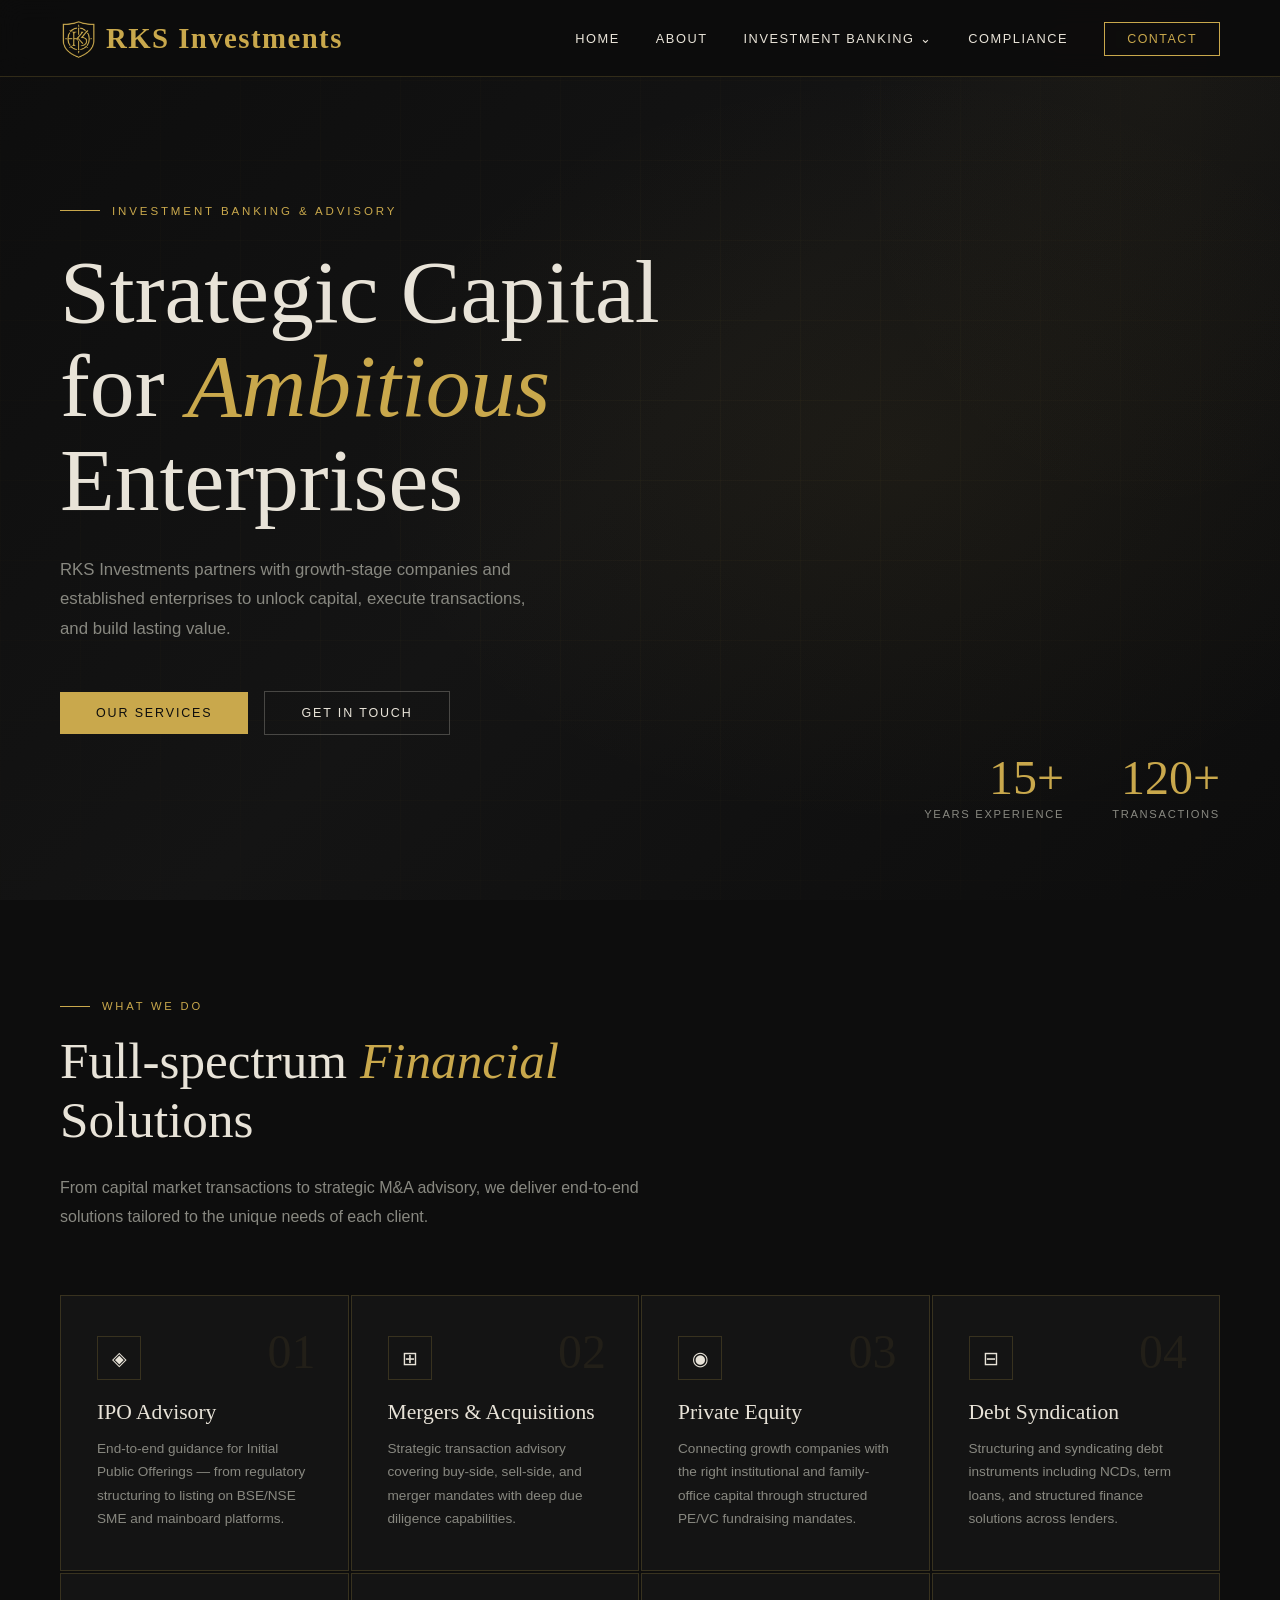
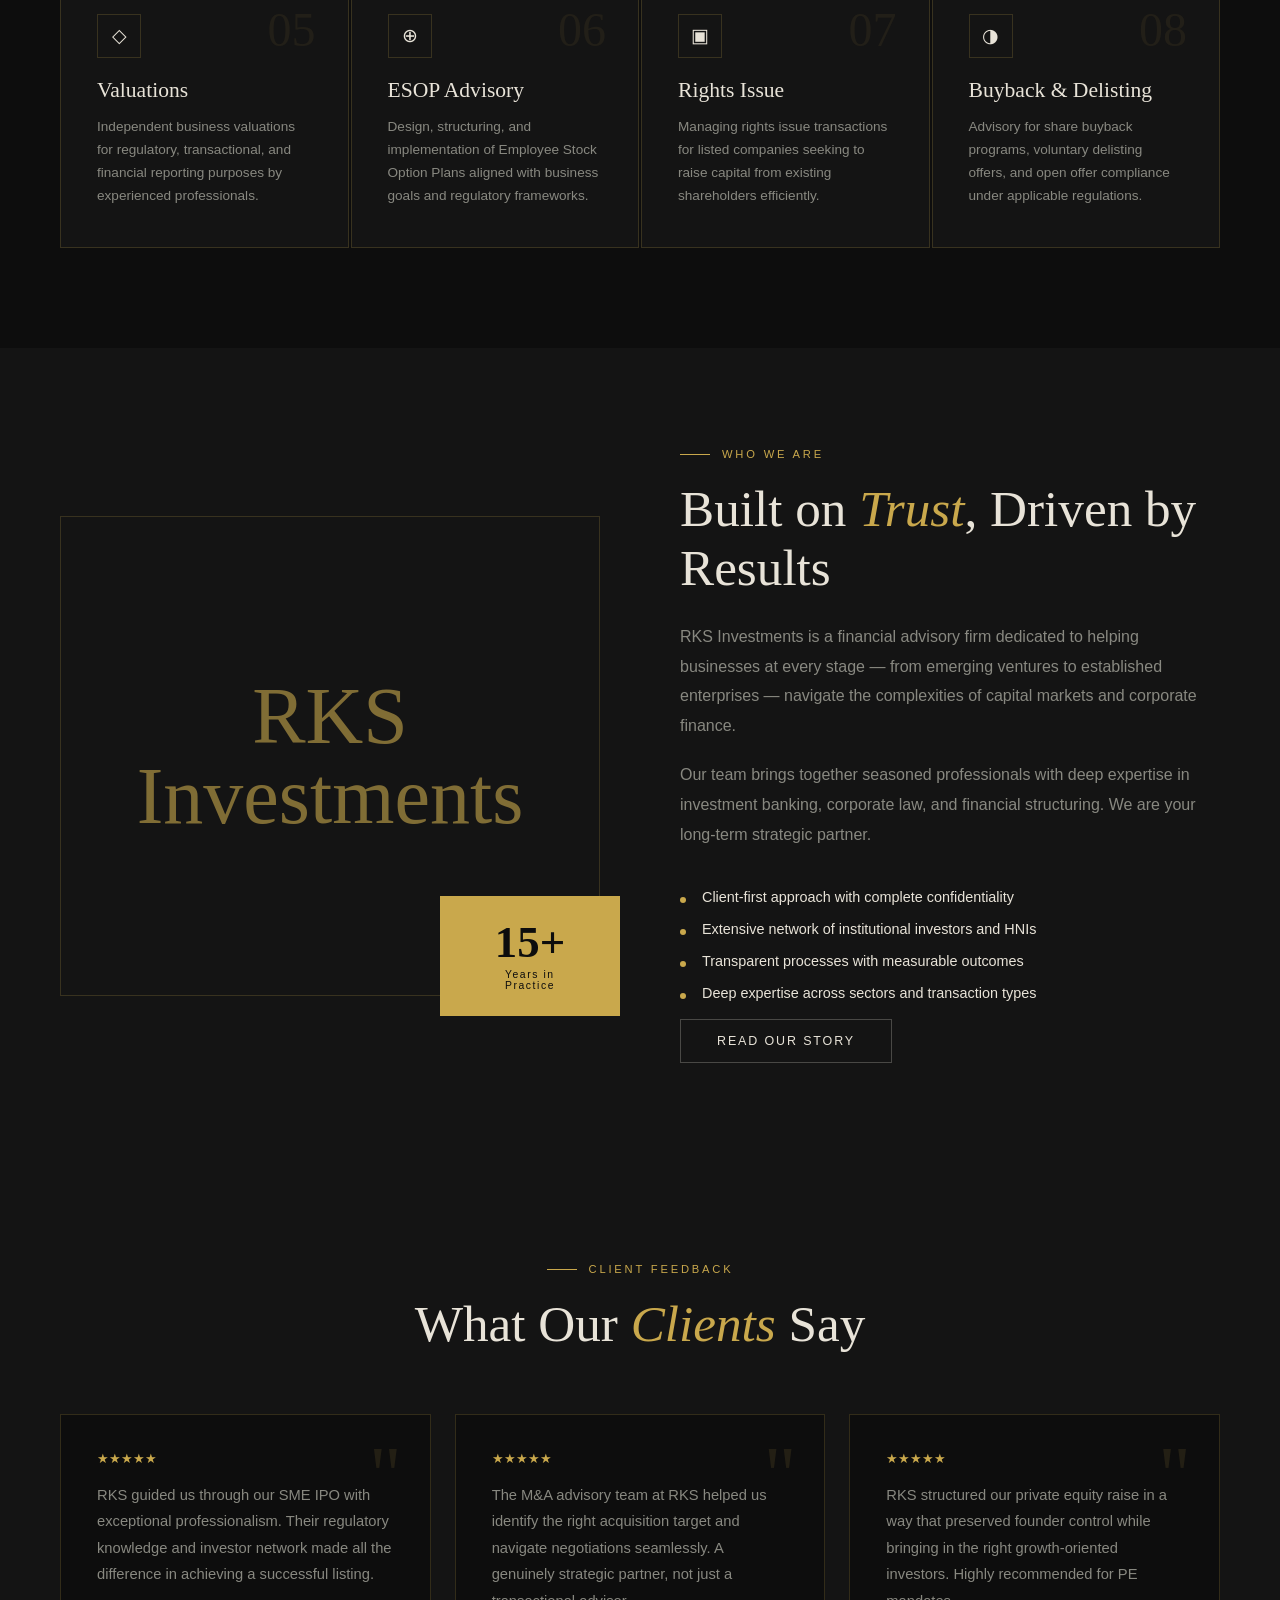
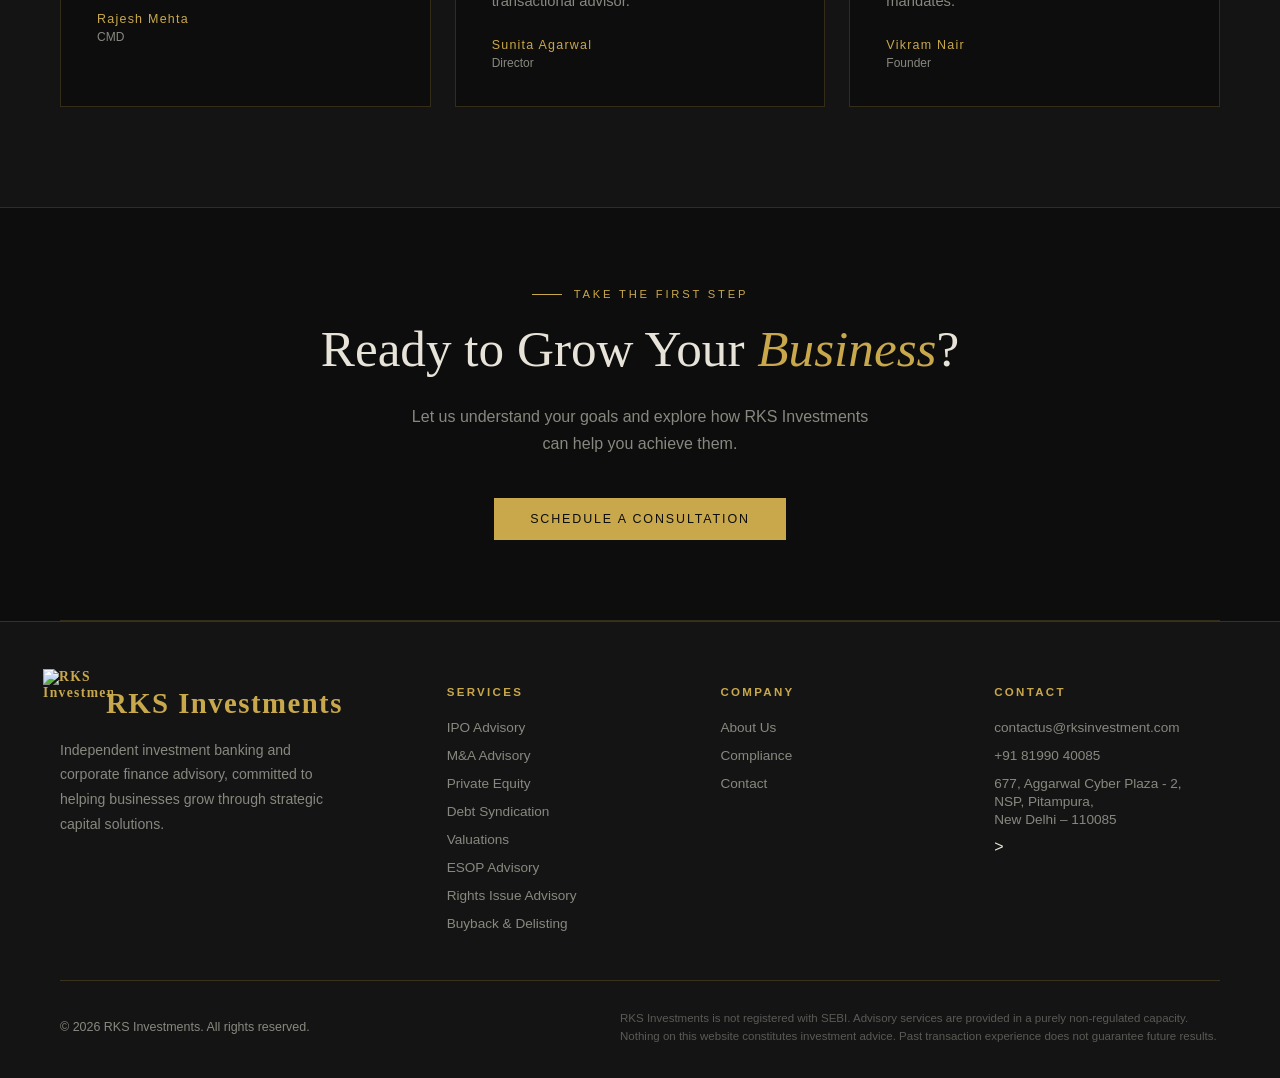
==== commit f1f3e5ca: "Add files via upload" ====
--- a/index.html
+++ b/index.html
@@ -14,9 +14,9 @@
 
 
 <body>
-  <!-- ══════════════════════════════════════
+  <!--  
      NAV
-══════════════════════════════════════ -->
+  -->
   <nav id="main-nav">
     <a class="logo" href="index.html">
       <div class="logo-mark"><img src="Logo.png" alt="RKS" height="70" width="70"></div>
@@ -43,16 +43,16 @@
       </li>
 
       <li><a href="compliance.html">Compliance</a></li>
-      <li><a href="client.html">Clients</a></li>
+      <!-- <li><a href="client.html">Clients</a></li> -->
       <li><a href="form.html" class="nav-cta">Contact</a></li>
     </ul>
 
     <div class="hamburger" onclick="toggleMenu()">☰</div>
   </nav>
 
-  <!-- ══════════════════════════════════════
+  <!--  
      HOME PAGE
-══════════════════════════════════════ -->
+  -->
   <div class="page active" id="page-home">
 
     <div class="hero">
@@ -73,10 +73,10 @@
           <div class="stat-num">15+</div>
           <div class="stat-label">Years Experience</div>
         </div>
-        <div class="stat">
+        <!-- <div class="stat">
           <div class="stat-num">&#8377;2 Cr+</div>
           <div class="stat-label">Capital Raised</div>
-        </div>
+        </div> -->
         <div class="stat">
           <div class="stat-num">120+</div>
           <div class="stat-label">Transactions</div>
@@ -270,9 +270,9 @@
       <div class="footer-col">
         <h5>Contact</h5>
         <ul>
-          <li><a>info@rksinvestments.in</a></li>
-          <li><a>+91 98765 43210</a></li>
-          <li><a>Suite 501, Capital Tower<br>Connaught Place<br>New Delhi – 110001</a></li>
+          <li><a>contactus@rksinvestment.com</a></li>
+          <li><a>+91 81990 40085</a></li>
+          <li><a>677, Aggarwal Cyber Plaza - 2,<br>NSP, Pitampura,<br>New Delhi – 110085</a></li>>
         </ul>
       </div>
     </div>
